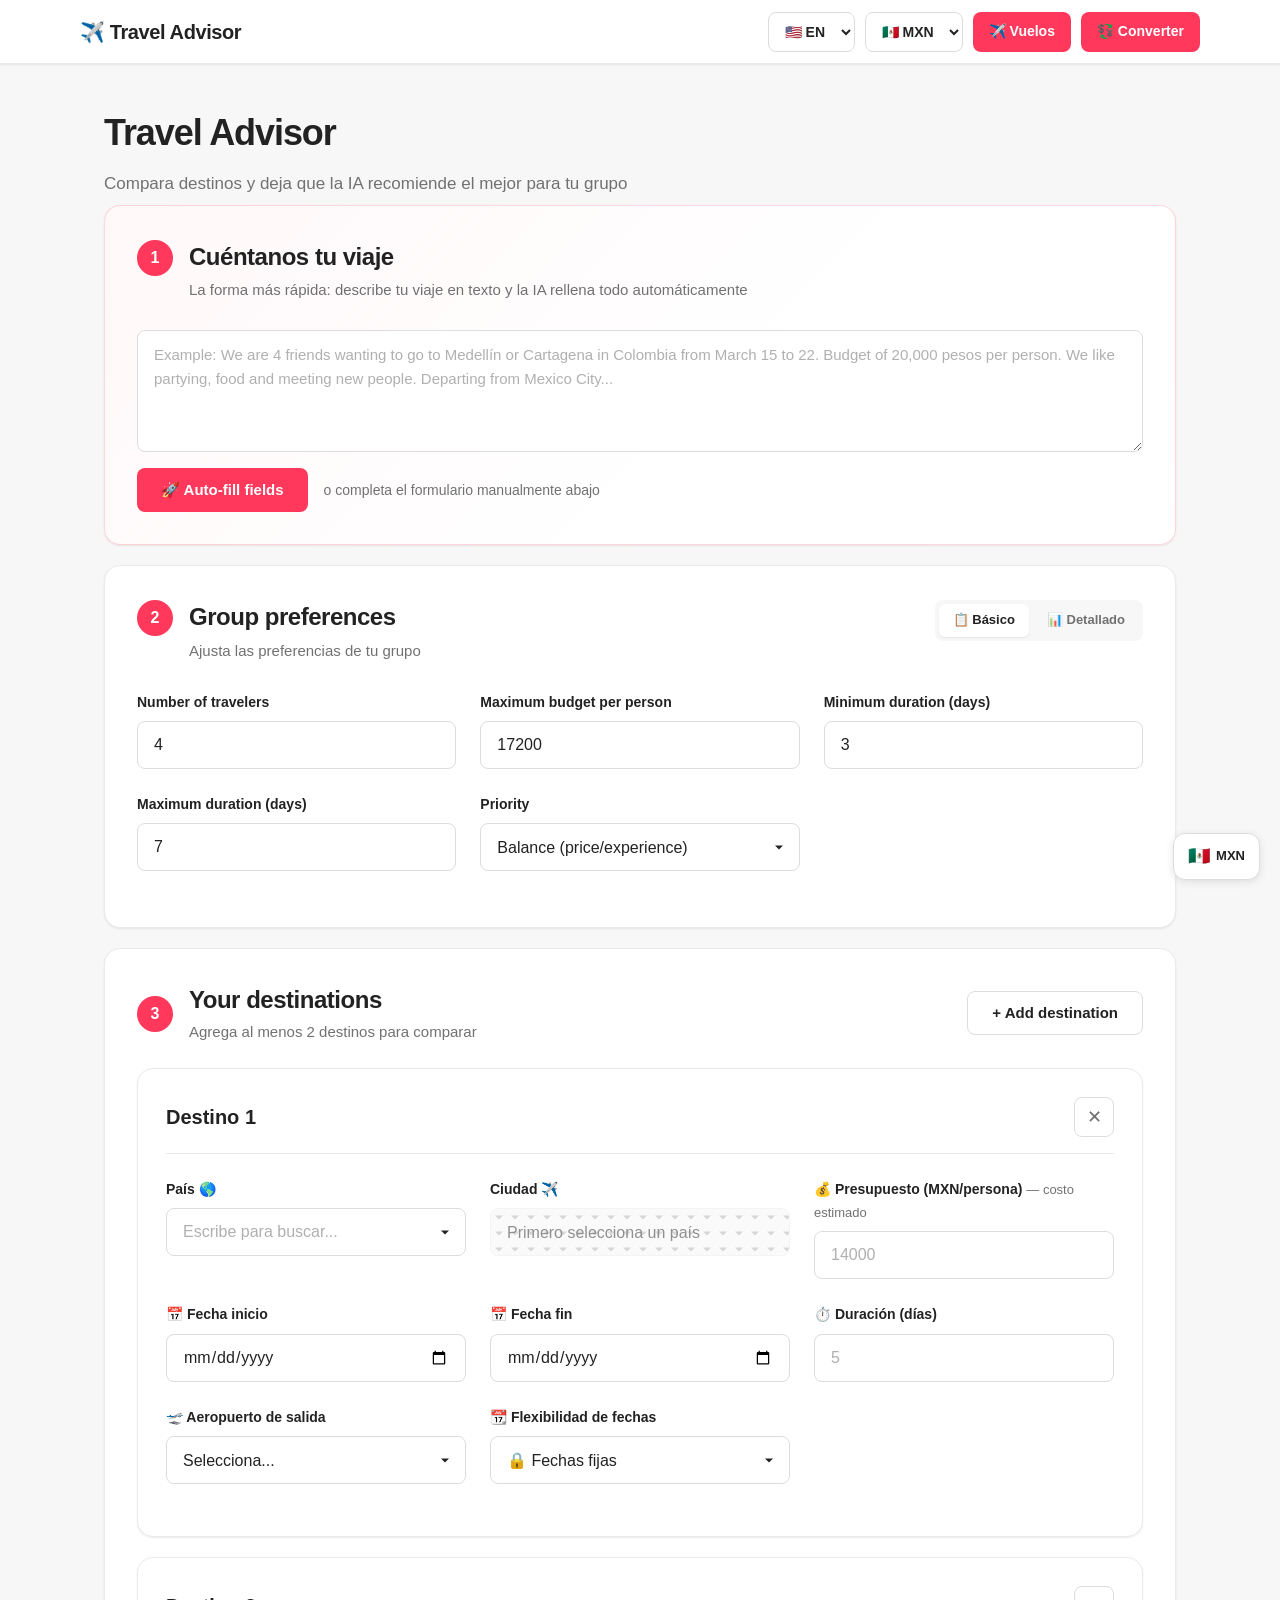
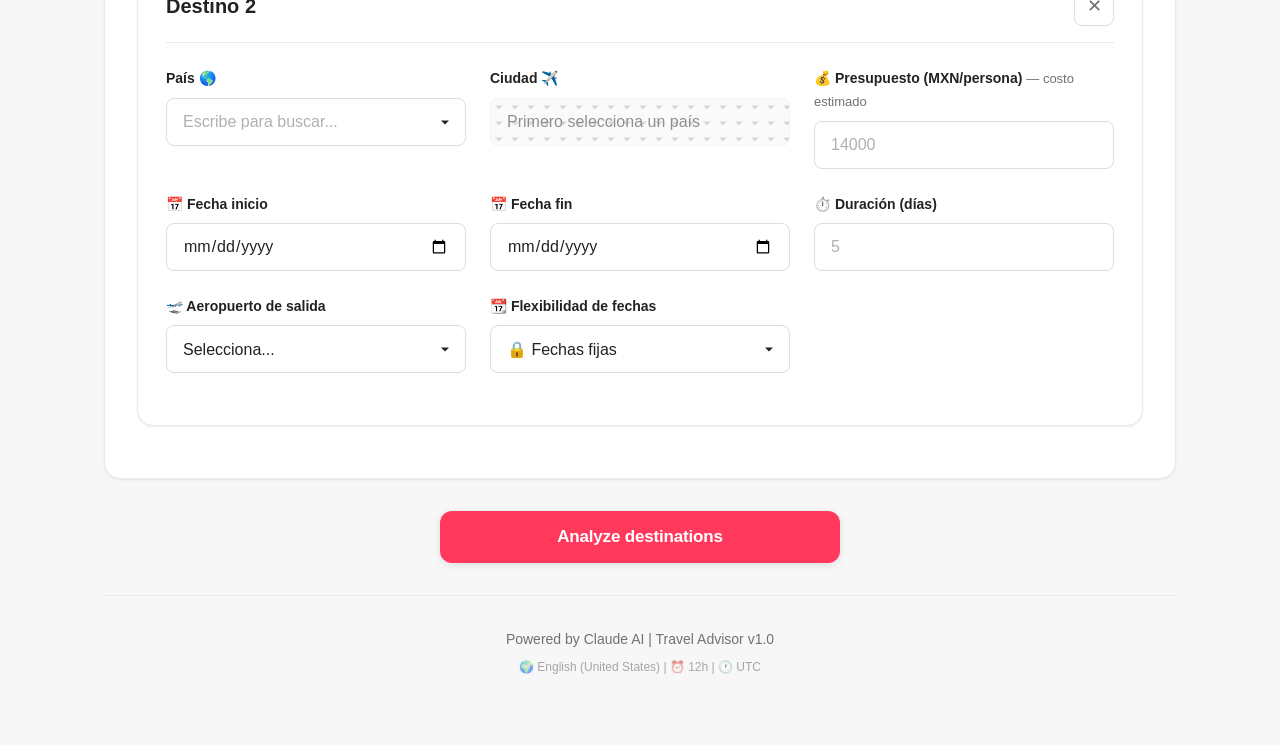
==== frontend/index.html @ 101d04e0 "fix: remove confusing UX elements and clarify form fields - Remove 'Propuesto por' field (unused in " ====
<!DOCTYPE html>
<html lang="es">
<head>
    <meta charset="UTF-8">
    <meta name="viewport" content="width=device-width, initial-scale=1.0, maximum-scale=1.0, user-scalable=no">
    <meta name="apple-mobile-web-app-capable" content="yes">
    <meta name="apple-mobile-web-app-status-bar-style" content="default">
    <meta name="theme-color" content="#FF385C">
    <title>Travel Advisor - Encuentra tu próximo destino</title>
    <link rel="stylesheet" href="css/styles.css">
</head>
<body>

    <!-- Header sticky — fuera del container para que sea full-width -->
    <header class="site-header">
        <div class="header-content">
            <div class="header-left">
                <a href="/" class="header-logo">✈️ Travel Advisor</a>
            </div>
            <div class="header-right">
                <select id="language-selector" class="language-select">
                    <option value="es">🇪🇸 ES</option>
                    <option value="en">🇺🇸 EN</option>
                    <option value="pt">🇧🇷 PT</option>
                </select>
                <select id="currency-selector" class="currency-select">
                    <option value="USD">🇺🇸 USD</option>
                    <option value="MXN" selected>🇲🇽 MXN</option>
                    <option value="COP">🇨🇴 COP</option>
                </select>
                <a href="flight-search.html" class="nav-link" data-i18n="header.flights">✈️ Vuelos</a>
                <a href="currency-converter.html" class="nav-link" data-i18n="header.converter">💱 Convertidor</a>
            </div>
        </div>
    </header>

    <div class="container">
        <!-- Hero -->
        <div class="hero">
            <h1>Encuentra tu próximo destino</h1>
            <p class="hero-subtitle">Compara destinos y deja que la IA recomiende el mejor para tu grupo</p>
        </div>

        <main>
            <!-- Paso 1: Cuéntanos tu viaje -->
            <section class="card step-card quick-fill-section">
                <div class="step-header">
                    <div class="step-badge">1</div>
                    <div class="step-info">
                        <h2 data-i18n="quickfill.title">Cuéntanos tu viaje</h2>
                        <p class="step-subtitle">La forma más rápida: describe tu viaje en texto y la IA rellena todo automáticamente</p>
                    </div>
                </div>

                <div class="quick-fill-container">
                    <textarea
                        id="quick-fill-text"
                        class="input quick-fill-textarea"
                        rows="4"
                        data-i18n-placeholder="quickfill.placeholder"
                        placeholder="Ejemplo: Somos 4 amigos que queremos ir a Medellín o Cartagena en Colombia del 15 al 22 de marzo. Presupuesto de 20,000 pesos por persona. Nos gusta la fiesta, comida y conocer gente nueva. Salimos desde Ciudad de México..."
                    ></textarea>

                    <div class="quick-fill-actions">
                        <button id="quick-fill-btn" class="btn btn-primary">
                            <span data-i18n="quickfill.button">🚀 Auto-rellenar campos</span>
                        </button>
                        <span class="or-divider">o completa el formulario manualmente abajo</span>
                    </div>

                    <div id="quick-fill-loading" class="loading hidden">
                        <div class="spinner-small"></div>
                        <p data-i18n="quickfill.loading">Analizando tu descripción...</p>
                    </div>
                </div>
            </section>

            <!-- Paso 2: Configura tu búsqueda -->
            <section class="card step-card preferences-section">
                <div class="step-header">
                    <div class="step-badge">2</div>
                    <div class="step-info">
                        <h2>Configura tu búsqueda</h2>
                        <p class="step-subtitle">Ajusta las preferencias de tu grupo</p>
                    </div>
                    <div class="mode-toggle">
                        <label class="mode-option">
                            <input type="radio" name="analysis-mode" value="practical" checked>
                            <span class="mode-pill">📋 Básico</span>
                        </label>
                        <label class="mode-option">
                            <input type="radio" name="analysis-mode" value="complete">
                            <span class="mode-pill">📊 Detallado</span>
                        </label>
                    </div>
                </div>

                <div class="form-grid">
                    <div class="form-group">
                        <label>Número de viajeros</label>
                        <input type="number" id="num-travelers" min="1" value="4" class="input">
                    </div>

                    <div class="form-group">
                        <label for="max-budget">Presupuesto máximo por persona (MXN) <span class="label-optional">— techo para el análisis</span></label>
                        <input type="number" id="max-budget" min="0" value="17200" class="input">
                    </div>

                    <div class="form-group">
                        <label>Duración mínima (días)</label>
                        <input type="number" id="min-days" min="1" value="3" class="input">
                    </div>

                    <div class="form-group">
                        <label>Duración máxima (días)</label>
                        <input type="number" id="max-days" min="1" value="7" class="input">
                    </div>

                    <div class="form-group">
                        <label>Prioridad</label>
                        <select id="priority" class="input">
                            <option value="price">Precio (lo más barato)</option>
                            <option value="balance" selected>Balance (precio/experiencia)</option>
                            <option value="experience">Experiencia (calidad)</option>
                        </select>
                    </div>
                </div>

                <div class="form-group complete-mode-only">
                    <label>Tipos de viaje preferidos</label>
                    <div class="checkbox-group">
                        <label class="checkbox-label"><input type="checkbox" value="playa" class="travel-type"> Playa</label>
                        <label class="checkbox-label"><input type="checkbox" value="ciudad" class="travel-type"> Ciudad</label>
                        <label class="checkbox-label"><input type="checkbox" value="naturaleza" class="travel-type"> Naturaleza</label>
                        <label class="checkbox-label"><input type="checkbox" value="cultural" class="travel-type"> Cultural</label>
                        <label class="checkbox-label"><input type="checkbox" value="aventura" class="travel-type"> Aventura</label>
                    </div>
                </div>

                <div class="form-group complete-mode-only">
                    <label>Actividades de interés</label>
                    <div class="checkbox-group">
                        <label class="checkbox-label"><input type="checkbox" value="comida" class="activity"> Comida</label>
                        <label class="checkbox-label"><input type="checkbox" value="fiesta" class="activity"> Fiesta</label>
                        <label class="checkbox-label"><input type="checkbox" value="historia" class="activity"> Historia</label>
                        <label class="checkbox-label"><input type="checkbox" value="deportes" class="activity"> Deportes extremos</label>
                        <label class="checkbox-label"><input type="checkbox" value="relajacion" class="activity"> Relajación</label>
                        <label class="checkbox-label"><input type="checkbox" value="compras" class="activity"> Compras</label>
                    </div>
                </div>

                <div class="form-group complete-mode-only">
                    <label>Actividades a evitar</label>
                    <div class="checkbox-group">
                        <label class="checkbox-label"><input type="checkbox" value="alturas" class="avoid-activity"> Alturas</label>
                        <label class="checkbox-label"><input type="checkbox" value="calor_extremo" class="avoid-activity"> Calor extremo</label>
                        <label class="checkbox-label"><input type="checkbox" value="frio_extremo" class="avoid-activity"> Frío extremo</label>
                        <label class="checkbox-label"><input type="checkbox" value="multitudes" class="avoid-activity"> Multitudes</label>
                    </div>
                </div>

                <h3 class="complete-mode-only section-divider-title">Estilo de viaje</h3>

                <div class="form-grid complete-mode-only">
                    <div class="form-group">
                        <label class="checkbox-label"><input type="checkbox" id="prefers-hostels" checked> 🛏️ Siempre nos quedamos en hostales</label>
                    </div>
                    <div class="form-group">
                        <label class="checkbox-label"><input type="checkbox" id="values-social" checked> 👥 Nos gusta conocer gente nueva</label>
                    </div>
                </div>

                <div class="form-group complete-mode-only">
                    <label class="checkbox-label"><input type="checkbox" id="city-safety-important" checked> 🛡️ La seguridad de la ciudad/barrio es muy importante</label>
                </div>

                <h3 class="complete-mode-only section-divider-title">Trabajo remoto</h3>

                <div class="form-grid complete-mode-only">
                    <div class="form-group">
                        <label class="checkbox-label"><input type="checkbox" id="needs-wifi" checked> 🔴 Requiere WiFi confiable</label>
                    </div>
                    <div class="form-group">
                        <label class="checkbox-label"><input type="checkbox" id="works-during-trip" checked> Trabajan durante el viaje</label>
                    </div>
                </div>

                <div class="form-grid complete-mode-only">
                    <div class="form-group">
                        <label>Nivel de inglés del grupo</label>
                        <select id="english-level" class="input">
                            <option value="none">Ninguno</option>
                            <option value="basic" selected>Básico</option>
                            <option value="intermediate">Intermedio</option>
                            <option value="fluent">Fluido</option>
                        </select>
                    </div>
                    <div class="form-group">
                        <label>Moneda preferida</label>
                        <select id="currency-preference" class="input">
                            <option value="">No aplica</option>
                            <option value="USD">USD (Dólar americano)</option>
                            <option value="EUR">EUR (Euro)</option>
                            <option value="MXN">MXN (Mantener en pesos)</option>
                            <option value="best_rate">La que tenga mejor tasa</option>
                        </select>
                    </div>
                </div>

                <h3 class="complete-mode-only section-divider-title">Documentos y salud</h3>

                <div class="form-grid complete-mode-only">
                    <div class="form-group">
                        <label class="checkbox-label"><input type="checkbox" id="has-passport"> ¿Todos tienen pasaporte vigente?</label>
                    </div>
                    <div class="form-group">
                        <label class="checkbox-label"><input type="checkbox" id="has-us-visa"> ¿Tienen visa americana?</label>
                    </div>
                </div>

                <div class="form-grid complete-mode-only">
                    <div class="form-group">
                        <label class="checkbox-label"><input type="checkbox" id="has-insurance"> ¿Ya tienen seguro de viaje?</label>
                    </div>
                    <div class="form-group">
                        <label class="checkbox-label"><input type="checkbox" id="has-vaccines"> ¿Tienen vacunas requeridas?</label>
                    </div>
                </div>
            </section>

            <!-- Paso 3: Destinos -->
            <section class="step-card destinations-section">
                <div class="step-header section-header">
                    <div class="step-badge">3</div>
                    <div class="step-info">
                        <h2>Tus destinos</h2>
                        <p class="step-subtitle">Agrega al menos 2 destinos para comparar</p>
                    </div>
                    <button id="add-destination" class="btn btn-outline">+ Agregar destino</button>
                </div>

                <div id="destinations-container"></div>
            </section>

            <!-- Botón de Análisis -->
            <section class="analyze-section">
                <button id="analyze-btn" class="btn btn-analyze">
                    🔍 Analizar y recomendar
                </button>
                <div id="loading" class="loading hidden">
                    <div class="spinner"></div>
                    <p>La IA está analizando los destinos...</p>
                </div>
            </section>

            <!-- Resultados -->
            <section id="results" class="card results-section hidden">
                <h2>Tu recomendación</h2>
                <div id="results-content"></div>
            </section>
        </main>

        <footer>
            <p>Travel Advisor · Powered by Groq AI</p>
            <p class="locale-info" id="locale-info"><small></small></p>
        </footer>
    </div>

    <!-- Currency Indicator Badge -->
    <div id="currency-badge" class="currency-indicator" title="Cargando tasas de cambio...">
        <span class="currency-emoji">🇲🇽</span>
        <span id="currency-badge-text">MXN</span>
    </div>

    <!-- Exchange Rates Info Toast -->
    <div id="rates-toast" class="rates-toast hidden">
        <div class="toast-content">
            <span class="toast-icon">✅</span>
            <div class="toast-text">
                <strong>Tasas actualizadas</strong>
                <small id="toast-time"></small>
            </div>
        </div>
    </div>

    <script src="js/i18n.js"></script>
    <script src="js/destinations-data.js"></script>
    <script src="js/app.js"></script>
</body>
</html>
---- frontend/css/styles.css ----
* {
    margin: 0;
    padding: 0;
    box-sizing: border-box;
    -webkit-tap-highlight-color: rgba(255, 56, 92, 0.1);
}

:root {
    --primary-color: #FF385C;
    --primary-dark: #E31C5F;
    --primary-light: #FF5A5F;
    --secondary-color: #00A699;
    --success-color: #00A699;
    --warning-color: #F5A623;
    --danger-color: #E31C5F;
    --info-color: #007AFF;
    --text-primary: #222222;
    --text-secondary: #717171;
    --text-light: #B0B0B0;
    --border-color: #DDDDDD;
    --border-light: #EBEBEB;
    --bg-page: #F7F7F7;
    --bg-secondary: #F7F7F7;
    --bg-white: #FFFFFF;
    --shadow-sm: 0 1px 2px rgba(0,0,0,0.08);
    --shadow-md: 0 2px 8px rgba(0,0,0,0.10);
    --shadow-lg: 0 6px 16px rgba(0,0,0,0.12);
    --radius-sm: 8px;
    --radius-md: 12px;
    --radius-lg: 16px;
    --header-height: 64px;
}

html {
    -webkit-text-size-adjust: 100%;
    -ms-text-size-adjust: 100%;
}

body {
    font-family: -apple-system, BlinkMacSystemFont, 'Segoe UI', Roboto, Helvetica, Arial, sans-serif;
    background: var(--bg-page);
    color: var(--text-primary);
    line-height: 1.6;
    -webkit-font-smoothing: antialiased;
    -moz-osx-font-smoothing: grayscale;
    overflow-x: hidden;
}

/* ─── Sticky Header ─────────────────────────────────── */

.site-header {
    position: sticky;
    top: 0;
    z-index: 100;
    background: var(--bg-white);
    border-bottom: 1px solid var(--border-light);
    box-shadow: var(--shadow-sm);
    height: var(--header-height);
    display: flex;
    align-items: center;
    padding: 0 24px;
}

.header-content {
    display: flex;
    justify-content: space-between;
    align-items: center;
    gap: 24px;
    max-width: 1120px;
    width: 100%;
    margin: 0 auto;
}

.header-left {
    flex: 1;
}

.header-logo {
    font-size: 1.25rem;
    font-weight: 700;
    color: var(--text-primary);
    text-decoration: none;
    letter-spacing: -0.02em;
    display: flex;
    align-items: center;
    gap: 6px;
}

.header-logo:hover {
    color: var(--primary-color);
}

.header-right {
    display: flex;
    align-items: center;
    gap: 10px;
}

.nav-link {
    padding: 8px 16px;
    background: var(--primary-color);
    color: white;
    text-decoration: none;
    border-radius: var(--radius-sm);
    font-size: 0.875rem;
    font-weight: 600;
    transition: background 0.15s ease;
    white-space: nowrap;
    min-height: 40px;
    display: flex;
    align-items: center;
    gap: 4px;
}

.nav-link:hover {
    background: var(--primary-dark);
}

.back-link {
    padding: 8px 16px;
    background: white;
    color: var(--text-primary);
    text-decoration: none;
    border: 1.5px solid var(--border-color);
    border-radius: var(--radius-sm);
    font-size: 0.875rem;
    font-weight: 600;
    transition: all 0.15s ease;
    display: flex;
    align-items: center;
    gap: 6px;
    min-height: 40px;
    white-space: nowrap;
}

.back-link:hover {
    border-color: var(--text-primary);
    background: var(--bg-secondary);
}

/* Language & Currency Selectors */
.language-select,
.currency-select {
    padding: 8px 12px;
    border: 1px solid var(--border-color);
    border-radius: var(--radius-sm);
    font-size: 0.875rem;
    font-weight: 600;
    color: var(--text-primary);
    background: white;
    cursor: pointer;
    transition: border-color 0.15s ease;
    min-height: 40px;
}

.language-select:hover,
.currency-select:hover {
    border-color: var(--text-primary);
}

.language-select:focus,
.currency-select:focus {
    outline: none;
    border-color: var(--primary-color);
    box-shadow: 0 0 0 2px rgba(255, 56, 92, 0.1);
}

/* ─── Container ──────────────────────────────────────── */

.container {
    max-width: 1120px;
    margin: 0 auto;
    padding: 0 24px 48px;
    width: 100%;
}

/* ─── Hero ───────────────────────────────────────────── */

.hero {
    padding: 40px 0 8px;
}

.hero h1 {
    font-size: 2.25rem;
    font-weight: 700;
    color: var(--text-primary);
    letter-spacing: -0.03em;
    margin-bottom: 8px;
}

.hero-subtitle {
    font-size: 1.0625rem;
    color: var(--text-secondary);
}

/* ─── Cards ──────────────────────────────────────────── */

.card {
    background: var(--bg-white);
    border: 1px solid var(--border-light);
    border-radius: var(--radius-lg);
    padding: 32px;
    margin-bottom: 20px;
    box-shadow: var(--shadow-sm);
}

/* ─── Step System ────────────────────────────────────── */

.step-card {
    margin-bottom: 20px;
}

.step-header {
    display: flex;
    align-items: flex-start;
    gap: 16px;
    margin-bottom: 28px;
}

.step-badge {
    width: 36px;
    height: 36px;
    min-width: 36px;
    background: var(--primary-color);
    color: white;
    border-radius: 50%;
    display: flex;
    align-items: center;
    justify-content: center;
    font-size: 1rem;
    font-weight: 700;
    margin-top: 2px;
    flex-shrink: 0;
}

.step-info {
    flex: 1;
}

.step-info h2 {
    margin-bottom: 2px;
}

.step-subtitle {
    color: var(--text-secondary);
    font-size: 0.9375rem;
    margin: 0;
    font-weight: 400;
}

.label-optional {
    font-weight: 400;
    color: var(--text-secondary);
    font-size: 0.8125rem;
}

.section-divider-title {
    margin-top: 28px;
    margin-bottom: 16px;
    padding-top: 24px;
    border-top: 1px solid var(--border-light);
    font-size: 0.8125rem;
    text-transform: uppercase;
    letter-spacing: 0.06em;
    font-weight: 600;
    color: var(--text-secondary);
}

/* ─── Typography ─────────────────────────────────────── */

h2 {
    font-size: 1.5rem;
    font-weight: 600;
    color: var(--text-primary);
    letter-spacing: -0.02em;
}

h3 {
    font-size: 1.125rem;
    font-weight: 600;
    color: var(--text-primary);
}

/* ─── Mode Toggle ────────────────────────────────────── */

.mode-toggle {
    display: flex;
    gap: 4px;
    background: var(--bg-secondary);
    padding: 4px;
    border-radius: var(--radius-sm);
    flex-shrink: 0;
    align-self: flex-start;
    margin-top: 2px;
}

.mode-option {
    cursor: pointer;
}

.mode-option input[type="radio"] {
    display: none;
}

.mode-pill {
    display: block;
    padding: 6px 14px;
    border-radius: calc(var(--radius-sm) - 2px);
    font-size: 0.8125rem;
    font-weight: 600;
    color: var(--text-secondary);
    transition: all 0.15s ease;
    white-space: nowrap;
    cursor: pointer;
    user-select: none;
}

.mode-option input[type="radio"]:checked + .mode-pill {
    background: white;
    color: var(--text-primary);
    box-shadow: var(--shadow-sm);
}

/* Complete mode visibility */
.complete-mode-only {
    display: block;
}

body.practical-mode .complete-mode-only {
    display: none !important;
}

/* ─── Form Elements ──────────────────────────────────── */

.form-grid {
    display: grid;
    grid-template-columns: repeat(auto-fit, minmax(280px, 1fr));
    gap: 24px;
    margin-bottom: 24px;
}

.form-group {
    display: flex;
    flex-direction: column;
    gap: 8px;
}

label {
    font-weight: 600;
    font-size: 0.875rem;
    color: var(--text-primary);
}

.input {
    padding: 12px 16px;
    border: 1px solid var(--border-color);
    border-radius: var(--radius-sm);
    font-size: 1rem;
    font-family: inherit;
    transition: border-color 0.15s ease, box-shadow 0.15s ease;
    background: white;
    color: var(--text-primary);
    min-height: 48px;
    -webkit-appearance: none;
    appearance: none;
}

.input:hover {
    border-color: var(--text-primary);
}

.input:focus {
    outline: none;
    border-color: var(--primary-color);
    box-shadow: 0 0 0 3px rgba(255, 56, 92, 0.12);
}

.input:disabled {
    background: var(--bg-secondary);
    cursor: not-allowed;
    opacity: 0.5;
    border-color: var(--border-light);
}

.input::placeholder {
    color: var(--text-light);
}

@supports (-webkit-touch-callout: none) {
    .input { font-size: 16px; }
}

select.input {
    cursor: pointer;
    background-image: url("data:image/svg+xml,%3Csvg xmlns='http://www.w3.org/2000/svg' width='16' height='16' viewBox='0 0 16 16'%3E%3Cpath fill='%23222222' d='M8 10.5l-4-4h8z'/%3E%3C/svg%3E");
    background-repeat: no-repeat;
    background-position: right 12px center;
    padding-right: 40px;
}

select.input:disabled {
    background-image: url("data:image/svg+xml,%3Csvg xmlns='http://www.w3.org/2000/svg' width='16' height='16' viewBox='0 0 16 16'%3E%3Cpath fill='%23B0B0B0' d='M8 10.5l-4-4h8z'/%3E%3C/svg%3E");
}

input[list].input {
    background-image: url("data:image/svg+xml,%3Csvg xmlns='http://www.w3.org/2000/svg' width='16' height='16' viewBox='0 0 16 16'%3E%3Cpath fill='%23222222' d='M8 10.5l-4-4h8z'/%3E%3C/svg%3E");
    background-repeat: no-repeat;
    background-position: right 12px center;
    padding-right: 40px;
}

textarea.input {
    resize: vertical;
    min-height: 80px;
    font-family: inherit;
}

/* ─── Checkboxes ─────────────────────────────────────── */

.checkbox-group {
    display: flex;
    flex-wrap: wrap;
    gap: 10px;
    margin-top: 4px;
}

.checkbox-label {
    display: flex;
    align-items: center;
    gap: 8px;
    cursor: pointer;
    font-weight: 400;
    font-size: 0.9375rem;
    color: var(--text-primary);
    padding: 8px 12px;
    border: 1px solid var(--border-color);
    border-radius: var(--radius-sm);
    transition: all 0.15s ease;
    background: white;
}

.checkbox-label:hover {
    border-color: var(--text-primary);
    background: var(--bg-secondary);
}

.checkbox-label input[type="checkbox"] {
    width: 18px;
    height: 18px;
    cursor: pointer;
    accent-color: var(--primary-color);
    flex-shrink: 0;
}

/* ─── Buttons ────────────────────────────────────────── */

.btn {
    padding: 12px 24px;
    border: none;
    border-radius: var(--radius-sm);
    font-size: 0.9375rem;
    font-weight: 600;
    cursor: pointer;
    transition: all 0.15s ease;
    font-family: inherit;
    min-height: 44px;
    display: inline-flex;
    align-items: center;
    justify-content: center;
    gap: 6px;
}

.btn-primary {
    background: var(--primary-color);
    color: white;
}

.btn-primary:hover {
    background: var(--primary-dark);
    transform: translateY(-1px);
    box-shadow: var(--shadow-md);
}

.btn-primary:active {
    transform: translateY(0);
    box-shadow: none;
}

.btn-outline {
    background: white;
    border: 1.5px solid var(--border-color);
    color: var(--text-primary);
}

.btn-outline:hover {
    border-color: var(--text-primary);
    background: var(--bg-secondary);
}

.btn-analyze {
    background: var(--primary-color);
    color: white;
    font-size: 1.0625rem;
    padding: 16px 40px;
    width: 100%;
    max-width: 400px;
    border-radius: var(--radius-md);
    box-shadow: var(--shadow-md);
    font-weight: 700;
    letter-spacing: -0.01em;
}

.btn-analyze:hover {
    background: var(--primary-dark);
    box-shadow: var(--shadow-lg);
    transform: translateY(-2px);
}

.btn-analyze:active {
    transform: translateY(0);
}

/* ─── Quick Fill ─────────────────────────────────────── */

.quick-fill-section {
    background: linear-gradient(135deg, #FFF8F9 0%, #FFFFFF 60%);
    border-color: rgba(255, 56, 92, 0.2);
}

.quick-fill-container {
    display: flex;
    flex-direction: column;
    gap: 16px;
}

.quick-fill-textarea {
    min-height: 110px;
    resize: vertical;
    font-size: 0.9375rem;
    line-height: 1.6;
    background: white;
}

.quick-fill-textarea:focus {
    border-color: var(--primary-color);
    box-shadow: 0 0 0 3px rgba(255, 56, 92, 0.1);
}

.quick-fill-actions {
    display: flex;
    align-items: center;
    gap: 16px;
    flex-wrap: wrap;
}

.or-divider {
    color: var(--text-secondary);
    font-size: 0.875rem;
}

#quick-fill-loading {
    display: flex;
    align-items: center;
    gap: 12px;
    padding: 12px 16px;
    background: #FFF8F9;
    border-radius: var(--radius-sm);
    border: 1px solid rgba(255, 56, 92, 0.15);
}

#quick-fill-loading p {
    color: var(--primary-color);
    font-weight: 600;
    margin: 0;
    font-size: 0.9375rem;
}

/* ─── Destination Cards ──────────────────────────────── */

.destinations-section {
    background: var(--bg-white);
    border: 1px solid var(--border-light);
    border-radius: var(--radius-lg);
    padding: 32px;
    margin-bottom: 20px;
    box-shadow: var(--shadow-sm);
}

.section-header {
    display: flex;
    align-items: center;
    gap: 16px;
    margin-bottom: 24px;
}

.section-header h2 {
    margin-bottom: 0;
}

.destination-card {
    background: white;
    border: 1px solid var(--border-light);
    border-radius: var(--radius-lg);
    padding: 28px;
    margin-bottom: 20px;
    box-shadow: var(--shadow-sm);
    transition: box-shadow 0.2s ease;
}

.destination-card:hover {
    box-shadow: var(--shadow-md);
}

.destination-header {
    display: flex;
    justify-content: space-between;
    align-items: center;
    margin-bottom: 24px;
    padding-bottom: 16px;
    border-bottom: 1px solid var(--border-light);
}

.destination-header h3 {
    color: var(--text-primary);
    font-size: 1.25rem;
}

.remove-destination {
    background: white;
    border: 1px solid var(--border-color);
    color: var(--text-secondary);
    font-size: 1.125rem;
    cursor: pointer;
    padding: 6px 10px;
    border-radius: var(--radius-sm);
    transition: all 0.15s ease;
    min-width: 40px;
    min-height: 40px;
    display: flex;
    align-items: center;
    justify-content: center;
}

.remove-destination:hover {
    background: #FFF0F0;
    border-color: var(--danger-color);
    color: var(--danger-color);
}

/* ─── Analyze Section ────────────────────────────────── */

.analyze-section {
    text-align: center;
    margin: 32px 0;
}

.loading {
    margin-top: 24px;
    display: flex;
    flex-direction: column;
    align-items: center;
    gap: 12px;
}

.loading p {
    color: var(--text-secondary);
    font-size: 0.9375rem;
}

.spinner {
    border: 3px solid var(--border-light);
    border-top: 3px solid var(--primary-color);
    border-radius: 50%;
    width: 44px;
    height: 44px;
    animation: spin 0.8s linear infinite;
}

.spinner-small {
    width: 20px;
    height: 20px;
    border: 2.5px solid var(--border-light);
    border-top-color: var(--primary-color);
    border-radius: 50%;
    animation: spin 0.8s linear infinite;
    flex-shrink: 0;
}

@keyframes spin {
    0% { transform: rotate(0deg); }
    100% { transform: rotate(360deg); }
}

@keyframes slideIn {
    from { transform: translateX(400px); opacity: 0; }
    to { transform: translateX(0); opacity: 1; }
}

@keyframes slideOut {
    from { transform: translateX(0); opacity: 1; }
    to { transform: translateX(400px); opacity: 0; }
}

.hidden {
    display: none !important;
}

/* ─── Results ────────────────────────────────────────── */

.results-section {
    background: white;
}

.recommendation-box {
    background: linear-gradient(135deg, #FFF8F9, #FFF);
    padding: 28px;
    border-radius: var(--radius-md);
    margin-bottom: 24px;
    border: 2px solid var(--primary-color);
}

.recommendation-title {
    font-size: 1.875rem;
    color: var(--primary-color);
    margin-bottom: 8px;
    font-weight: 700;
    letter-spacing: -0.02em;
}

.score-container {
    display: grid;
    grid-template-columns: repeat(auto-fit, minmax(220px, 1fr));
    gap: 16px;
    margin: 24px 0;
}

.score-card {
    background: white;
    padding: 20px;
    border-radius: var(--radius-md);
    border: 1px solid var(--border-light);
    box-shadow: var(--shadow-sm);
}

.score {
    font-size: 2.25rem;
    font-weight: 700;
    color: var(--primary-color);
}

.reason-list {
    list-style: none;
    padding: 0;
}

.reason-list li {
    padding: 14px 16px;
    margin: 10px 0;
    background: white;
    border-radius: var(--radius-md);
    border-left: 4px solid var(--primary-color);
    box-shadow: var(--shadow-sm);
    font-size: 0.9375rem;
}

.tips-grid {
    display: grid;
    grid-template-columns: repeat(auto-fit, minmax(260px, 1fr));
    gap: 16px;
    margin-top: 24px;
}

.tip-card {
    background: white;
    padding: 20px;
    border-radius: var(--radius-md);
    border: 1px solid var(--border-light);
    box-shadow: var(--shadow-sm);
}

.tip-card h4 {
    color: var(--text-primary);
    margin-bottom: 10px;
    font-size: 0.9375rem;
    font-weight: 600;
}

.tip-card ul {
    padding-left: 18px;
    font-size: 0.9rem;
    color: var(--text-secondary);
}

/* ─── Currency Badge & Toast ─────────────────────────── */

.currency-indicator {
    position: fixed;
    bottom: 20px;
    right: 20px;
    background: white;
    border: 1.5px solid var(--border-color);
    border-radius: var(--radius-md);
    padding: 8px 14px;
    font-size: 0.8125rem;
    font-weight: 600;
    color: var(--text-primary);
    box-shadow: var(--shadow-md);
    z-index: 1000;
    display: flex;
    align-items: center;
    gap: 6px;
    transition: all 0.2s ease;
    cursor: help;
}

.currency-indicator:hover {
    border-color: var(--primary-color);
    box-shadow: var(--shadow-lg);
}

.currency-indicator .currency-emoji {
    font-size: 1.125rem;
}

.rates-toast {
    position: fixed;
    top: calc(var(--header-height) + 12px);
    right: 20px;
    background: white;
    border: 1px solid var(--border-light);
    border-left: 4px solid var(--success-color);
    border-radius: var(--radius-md);
    padding: 14px 18px;
    box-shadow: var(--shadow-lg);
    z-index: 2000;
    transition: all 0.3s ease;
    transform: translateX(0);
}

.rates-toast.hidden {
    transform: translateX(420px);
    opacity: 0;
    pointer-events: none;
}

.toast-content {
    display: flex;
    align-items: center;
    gap: 10px;
}

.toast-icon {
    font-size: 1.375rem;
}

.toast-text {
    display: flex;
    flex-direction: column;
    gap: 2px;
}

.toast-text strong {
    font-size: 0.875rem;
    color: var(--text-primary);
}

.toast-text small {
    font-size: 0.75rem;
    color: var(--text-secondary);
}

/* ─── Footer ─────────────────────────────────────────── */

footer {
    text-align: center;
    padding: 32px 0 16px;
    color: var(--text-secondary);
    font-size: 0.875rem;
    border-top: 1px solid var(--border-light);
    margin-top: 32px;
}

footer p {
    margin-bottom: 4px;
}

.locale-info {
    opacity: 0.6;
}

.locale-info small {
    font-size: 0.75rem;
}

/* ─── Mobile ─────────────────────────────────────────── */

@media (max-width: 768px) {
    html { scroll-behavior: smooth; }

    :root { --header-height: 56px; }

    .site-header {
        height: var(--header-height);
        padding: 0 16px;
    }

    .header-logo {
        font-size: 1.125rem;
    }

    .header-right {
        gap: 8px;
    }

    .language-select,
    .currency-select {
        font-size: 0.8125rem;
        padding: 6px 10px;
        min-height: 36px;
    }

    .nav-link {
        font-size: 0.8125rem;
        padding: 6px 12px;
        min-height: 36px;
    }

    .container {
        padding: 0 16px 48px;
    }

    .hero {
        padding: 24px 0 4px;
    }

    .hero h1 {
        font-size: 1.625rem;
        line-height: 1.2;
    }

    .hero-subtitle {
        font-size: 0.9375rem;
    }

    .card {
        padding: 20px 16px;
        border-radius: var(--radius-md);
        margin-bottom: 16px;
    }

    .step-card {
        margin-bottom: 16px;
    }

    .step-header {
        flex-wrap: wrap;
        gap: 12px;
        margin-bottom: 20px;
    }

    .step-badge {
        width: 32px;
        height: 32px;
        min-width: 32px;
        font-size: 0.875rem;
    }

    .mode-toggle {
        width: 100%;
        justify-content: center;
        margin-left: 44px;
    }

    h2 {
        font-size: 1.25rem;
    }

    h3 {
        font-size: 1rem;
    }

    .form-grid {
        grid-template-columns: 1fr;
        gap: 16px;
        margin-bottom: 16px;
    }

    .form-group {
        gap: 6px;
    }

    label {
        font-size: 0.875rem;
    }

    .input {
        padding: 12px 14px;
        font-size: 16px;
        min-height: 48px;
    }

    select.input {
        padding-right: 36px;
    }

    textarea.input {
        min-height: 100px;
    }

    .checkbox-group {
        gap: 8px;
    }

    .checkbox-label {
        padding: 10px 12px;
        font-size: 0.875rem;
    }

    .checkbox-label input[type="checkbox"] {
        width: 20px;
        height: 20px;
    }

    .btn {
        min-height: 48px;
        font-size: 0.9375rem;
    }

    .btn-primary {
        width: 100%;
        justify-content: center;
    }

    .btn-outline {
        width: auto;
    }

    .btn-analyze {
        font-size: 1rem;
        padding: 16px 24px;
        max-width: 100%;
    }

    .quick-fill-actions {
        flex-direction: column;
        align-items: flex-start;
        gap: 8px;
    }

    .or-divider {
        font-size: 0.8125rem;
    }

    .destinations-section {
        padding: 20px 16px;
        border-radius: var(--radius-md);
    }

    .section-header {
        flex-wrap: wrap;
        gap: 12px;
    }

    .section-header .btn-outline {
        width: 100%;
        margin-left: 48px;
    }

    .destination-card {
        padding: 20px 16px;
        margin-bottom: 16px;
    }

    .destination-header {
        margin-bottom: 16px;
        padding-bottom: 12px;
    }

    .analyze-section {
        position: sticky;
        bottom: 0;
        background: white;
        padding: 14px 16px;
        margin: 0 -16px;
        box-shadow: 0 -2px 12px rgba(0,0,0,0.08);
        z-index: 10;
    }

    .analyze-section .btn-analyze {
        max-width: 100%;
    }

    .score-container {
        grid-template-columns: 1fr;
    }

    .tips-grid {
        grid-template-columns: 1fr;
    }

    .recommendation-title {
        font-size: 1.5rem;
    }

    .currency-indicator {
        bottom: 72px;
        right: 12px;
        padding: 7px 12px;
        font-size: 0.75rem;
    }

    .rates-toast {
        top: calc(var(--header-height) + 8px);
        right: 8px;
        left: 8px;
        padding: 12px 14px;
    }

    footer {
        padding: 24px 0 12px;
        font-size: 0.8125rem;
    }

    .btn:active,
    .checkbox-label:active {
        opacity: 0.7;
    }
}

@media (max-width: 374px) {
    .hero h1 { font-size: 1.375rem; }
    .card { padding: 16px 12px; }
    .destinations-section { padding: 16px 12px; }
}

@media (min-width: 769px) and (max-width: 1024px) {
    .container { padding: 0 20px 48px; }
    .form-grid { grid-template-columns: repeat(2, 1fr); gap: 20px; }
    .score-container { grid-template-columns: repeat(2, 1fr); }
    .tips-grid { grid-template-columns: repeat(2, 1fr); }
}

@media (max-height: 500px) and (orientation: landscape) {
    .hero { padding: 16px 0 4px; }
    .hero h1 { font-size: 1.375rem; }
    .card { padding: 16px; }
}
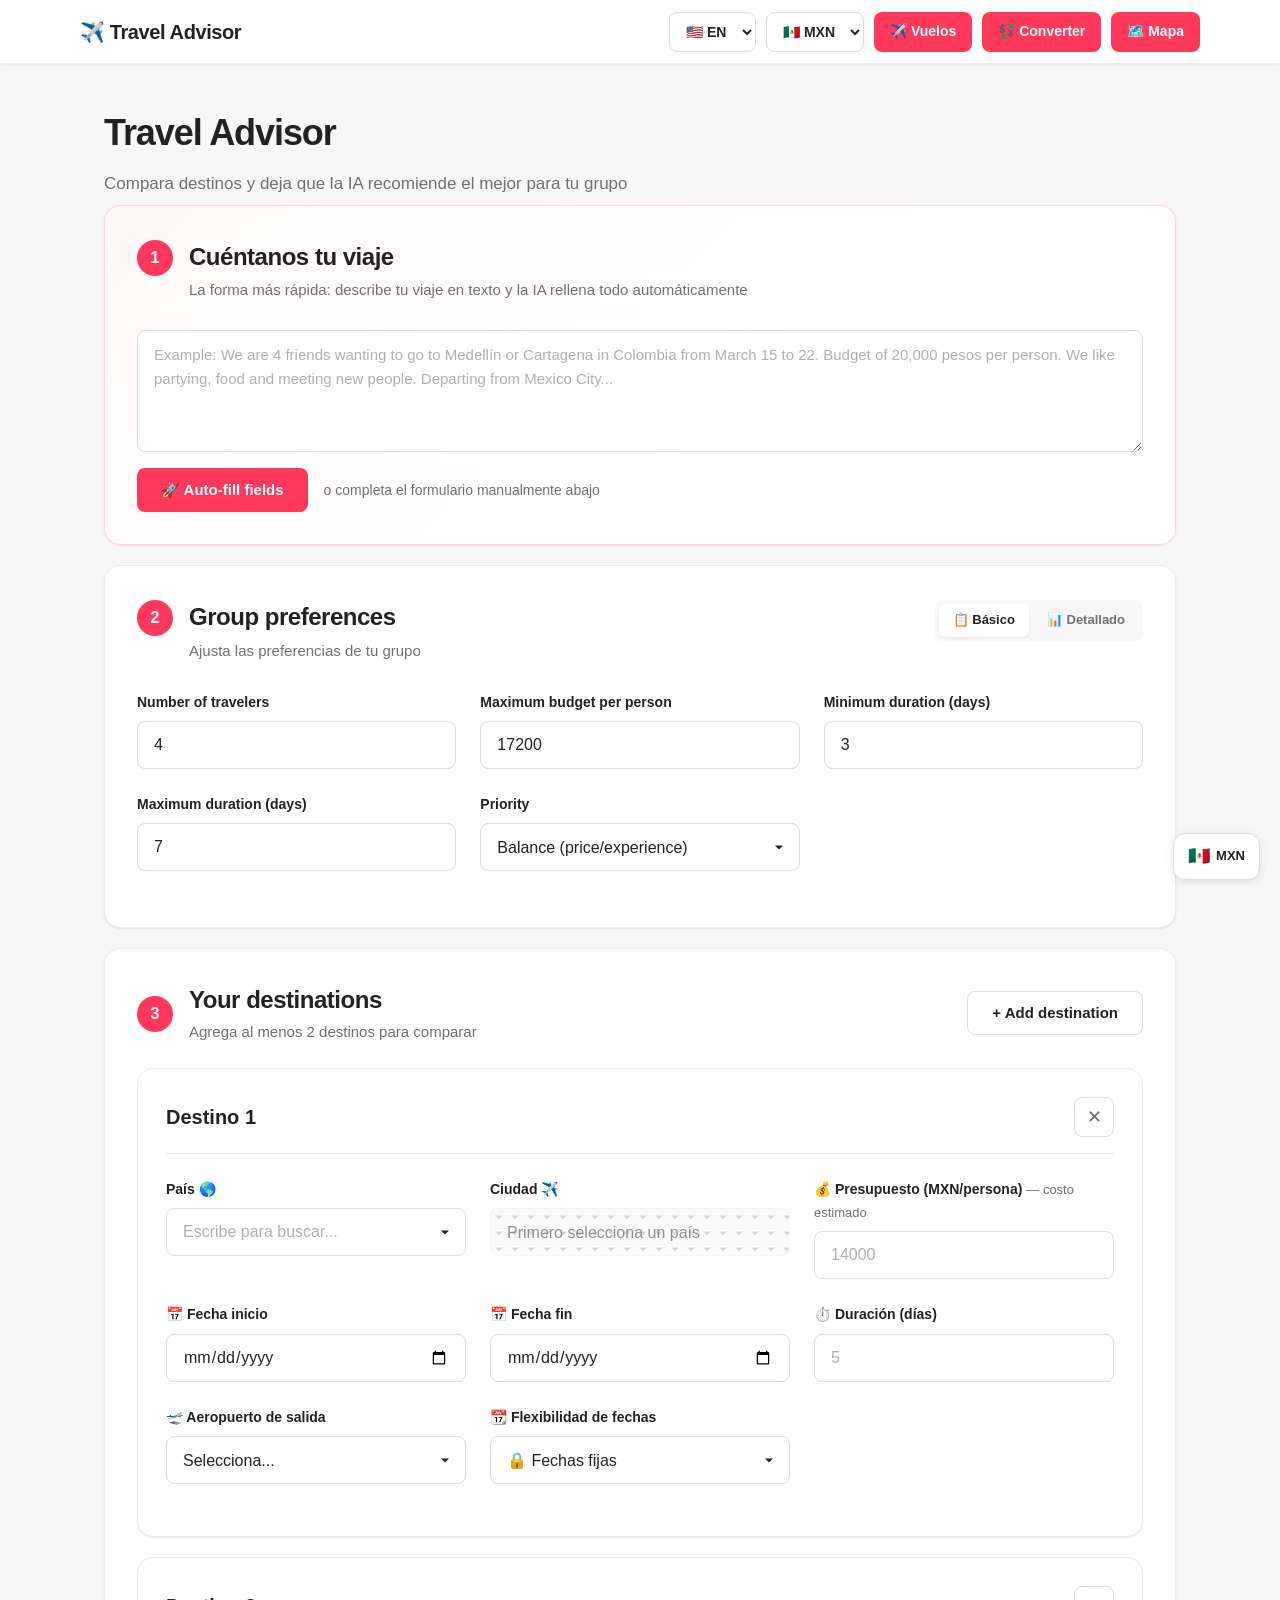
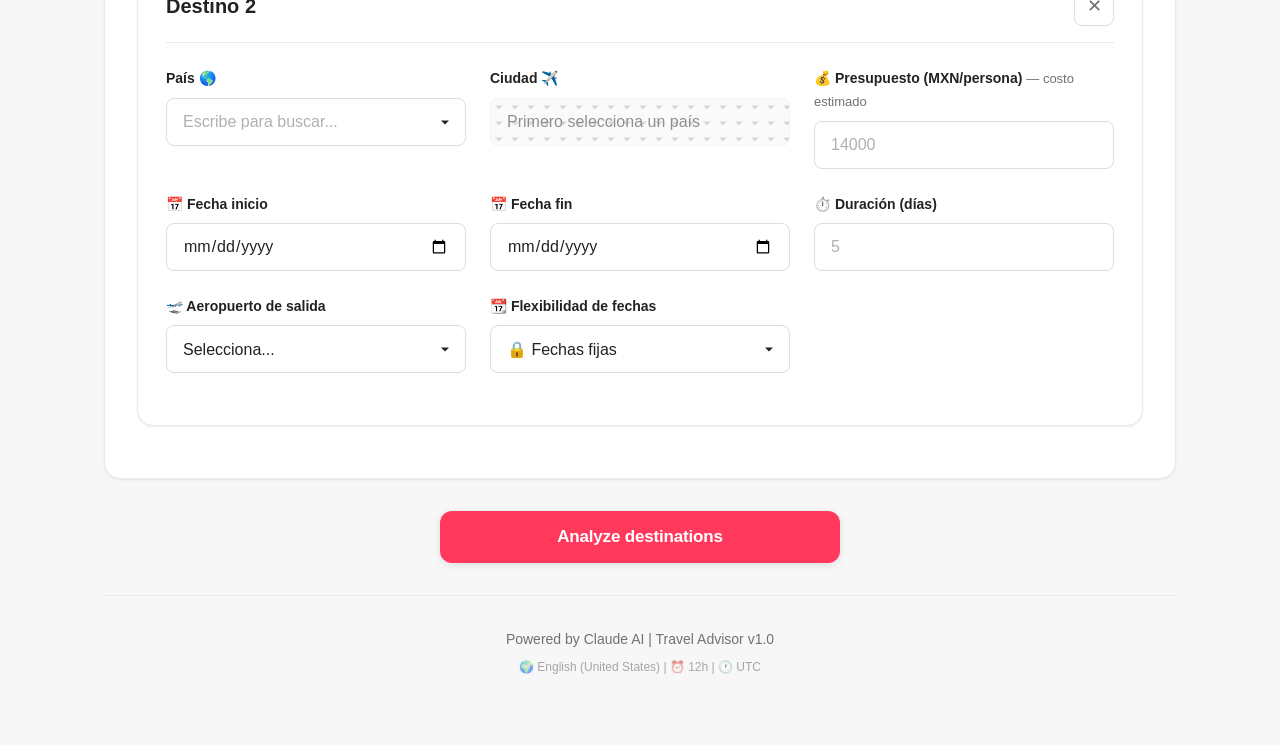
==== commit eeae22ea: "feat: integrate map page into shared header across all pages - map.html updated to use sticky site-h" ====
--- a/frontend/index.html
+++ b/frontend/index.html
@@ -30,6 +30,7 @@
                 </select>
                 <a href="flight-search.html" class="nav-link" data-i18n="header.flights">✈️ Vuelos</a>
                 <a href="currency-converter.html" class="nav-link" data-i18n="header.converter">💱 Convertidor</a>
+                <a href="map.html" class="nav-link">🗺️ Mapa</a>
             </div>
         </div>
     </header>
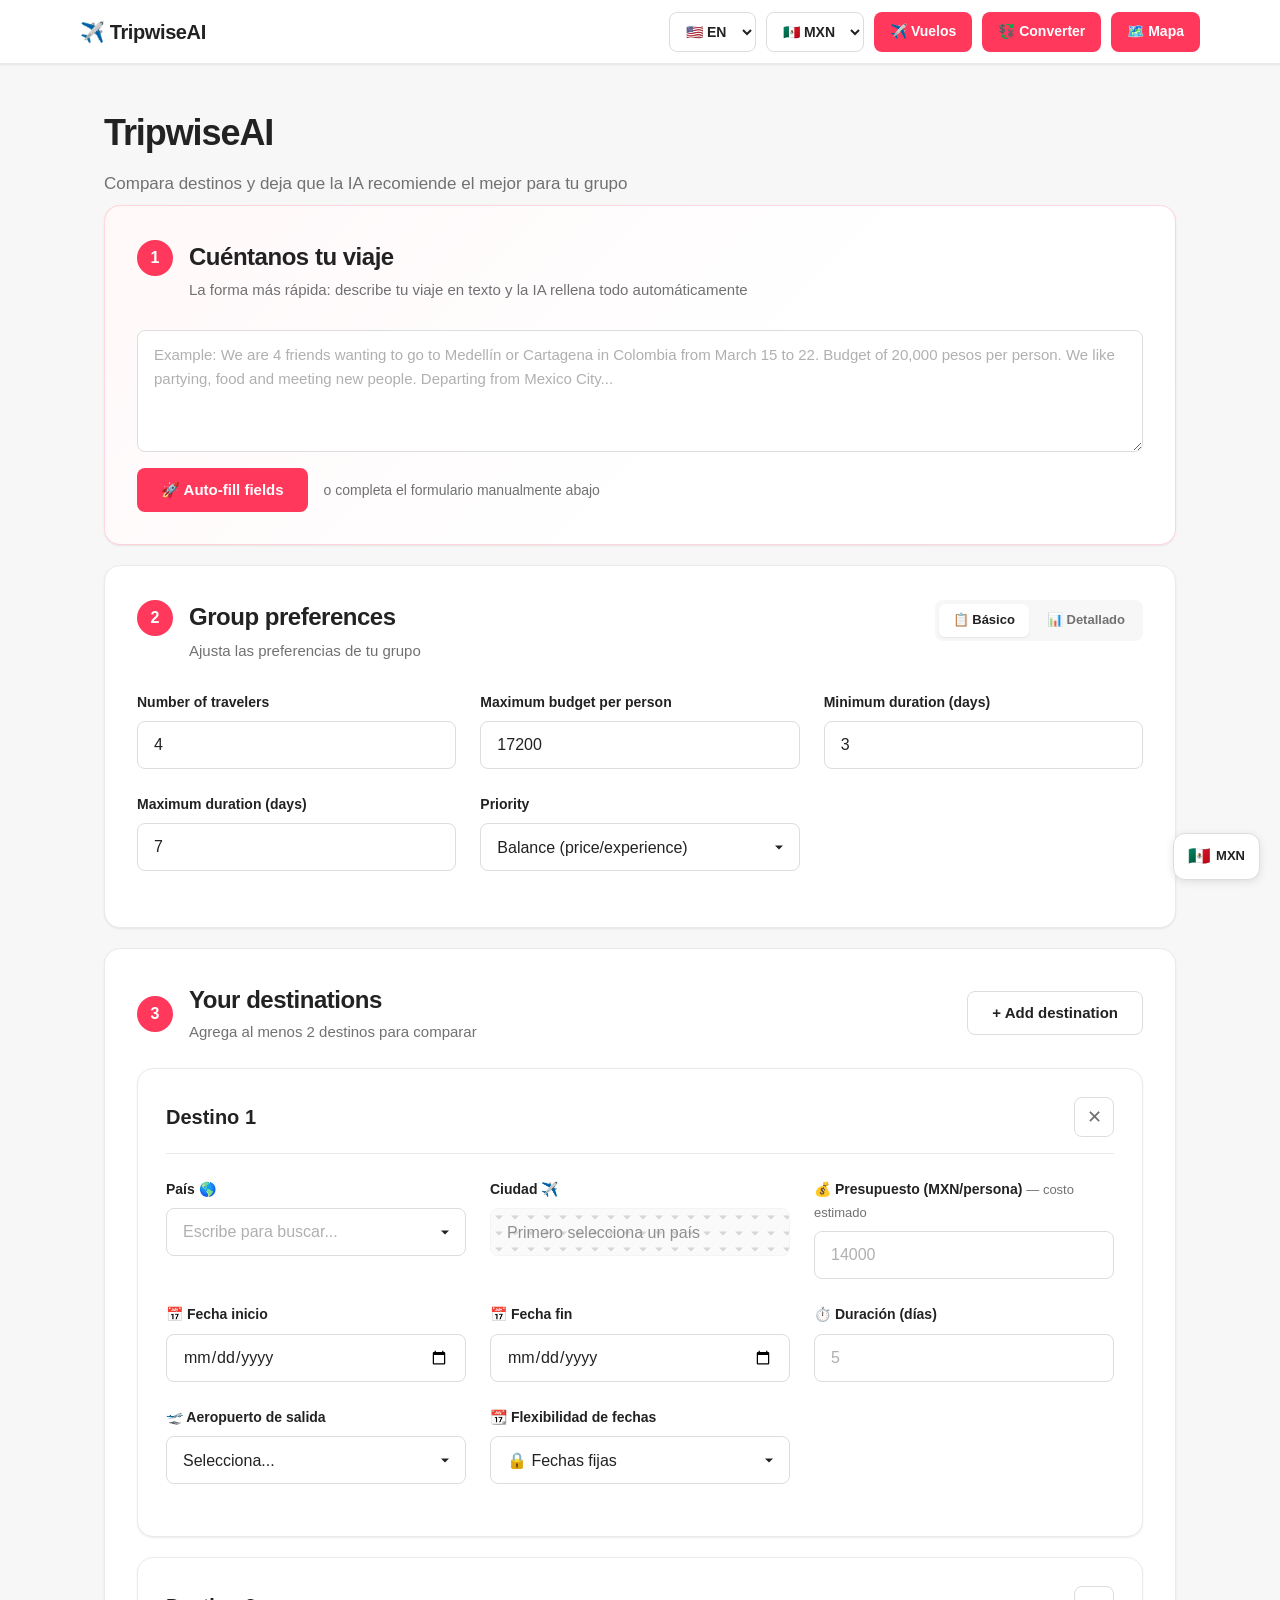
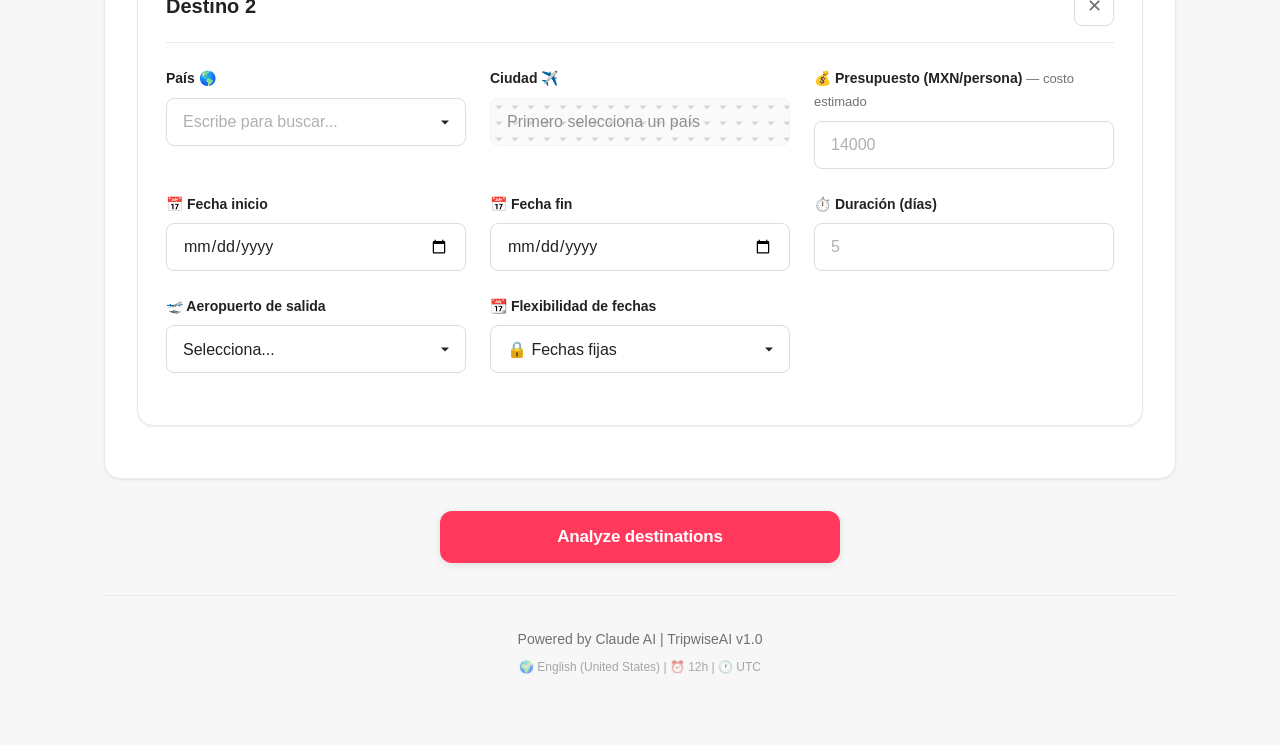
==== commit 741f832f: "Rebrand: Travel Advisor → TripwiseAI Update all page titles, headers, footers, and i18n strings.  Co" ====
--- a/frontend/index.html
+++ b/frontend/index.html
@@ -6,7 +6,7 @@
     <meta name="apple-mobile-web-app-capable" content="yes">
     <meta name="apple-mobile-web-app-status-bar-style" content="default">
     <meta name="theme-color" content="#FF385C">
-    <title>Travel Advisor - Encuentra tu próximo destino</title>
+    <title>TripwiseAI - Encuentra tu próximo destino</title>
     <link rel="stylesheet" href="css/styles.css">
 </head>
 <body>
@@ -15,7 +15,7 @@
     <header class="site-header">
         <div class="header-content">
             <div class="header-left">
-                <a href="/" class="header-logo">✈️ Travel Advisor</a>
+                <a href="/" class="header-logo">✈️ TripwiseAI</a>
             </div>
             <div class="header-right">
                 <select id="language-selector" class="language-select">
@@ -262,7 +262,7 @@
         </main>
 
         <footer>
-            <p>Travel Advisor · Powered by Groq AI</p>
+            <p>TripwiseAI · Powered by Groq AI</p>
             <p class="locale-info" id="locale-info"><small></small></p>
         </footer>
     </div>
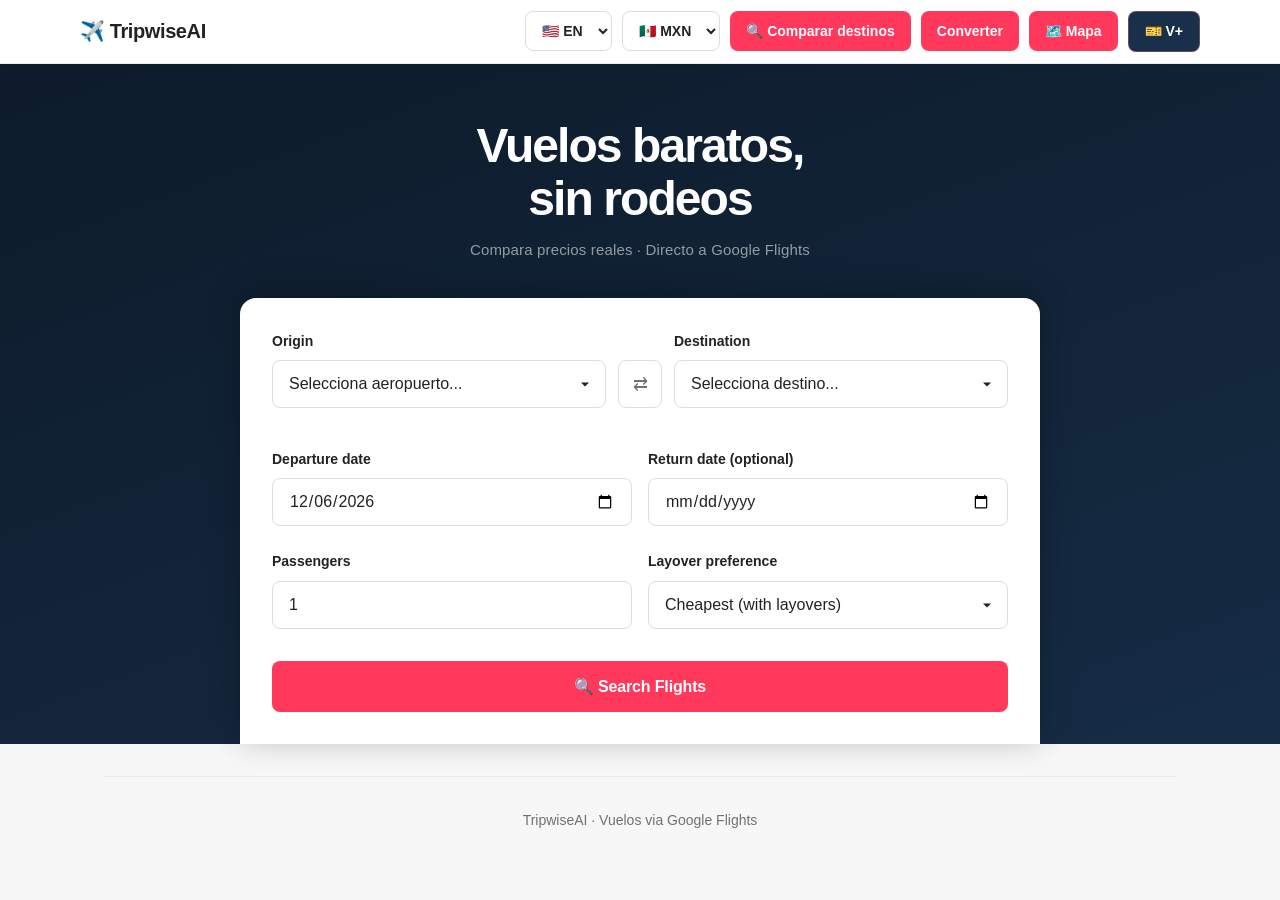
==== commit 7f43edf7: "feat: rediseño visual + página V+ Volaris - Nueva landing page: búsqueda de vuelos baratos como func" ====
--- a/frontend/index.html
+++ b/frontend/index.html
@@ -6,16 +6,16 @@
     <meta name="apple-mobile-web-app-capable" content="yes">
     <meta name="apple-mobile-web-app-status-bar-style" content="default">
     <meta name="theme-color" content="#FF385C">
-    <title>TripwiseAI - Encuentra tu próximo destino</title>
+    <title>TripwiseAI - Vuelos baratos</title>
     <link rel="stylesheet" href="css/styles.css">
+    <link rel="stylesheet" href="css/flights.css">
 </head>
 <body>
 
-    <!-- Header sticky — fuera del container para que sea full-width -->
     <header class="site-header">
         <div class="header-content">
             <div class="header-left">
-                <a href="/" class="header-logo">✈️ TripwiseAI</a>
+                <a href="index.html" class="header-logo">✈️ TripwiseAI</a>
             </div>
             <div class="header-right">
                 <select id="language-selector" class="language-select">
@@ -28,264 +28,332 @@
                     <option value="MXN" selected>🇲🇽 MXN</option>
                     <option value="COP">🇨🇴 COP</option>
                 </select>
-                <a href="flight-search.html" class="nav-link" data-i18n="header.flights">✈️ Vuelos</a>
-                <a href="currency-converter.html" class="nav-link" data-i18n="header.converter">💱 Convertidor</a>
+                <a href="compare.html" class="nav-link">🔍 Comparar destinos</a>
+                <a href="currency-converter.html" class="nav-link" data-i18n="header.converter">💱 Divisas</a>
                 <a href="map.html" class="nav-link">🗺️ Mapa</a>
+                <a href="vplus.html" class="nav-link nav-link-vplus">🎫 V+</a>
             </div>
         </div>
     </header>
 
-    <div class="container">
-        <!-- Hero -->
-        <div class="hero">
-            <h1>Encuentra tu próximo destino</h1>
-            <p class="hero-subtitle">Compara destinos y deja que la IA recomiende el mejor para tu grupo</p>
-        </div>
-
-        <main>
-            <!-- Paso 1: Cuéntanos tu viaje -->
-            <section class="card step-card quick-fill-section">
-                <div class="step-header">
-                    <div class="step-badge">1</div>
-                    <div class="step-info">
-                        <h2 data-i18n="quickfill.title">Cuéntanos tu viaje</h2>
-                        <p class="step-subtitle">La forma más rápida: describe tu viaje en texto y la IA rellena todo automáticamente</p>
-                    </div>
-                </div>
-
-                <div class="quick-fill-container">
-                    <textarea
-                        id="quick-fill-text"
-                        class="input quick-fill-textarea"
-                        rows="4"
-                        data-i18n-placeholder="quickfill.placeholder"
-                        placeholder="Ejemplo: Somos 4 amigos que queremos ir a Medellín o Cartagena en Colombia del 15 al 22 de marzo. Presupuesto de 20,000 pesos por persona. Nos gusta la fiesta, comida y conocer gente nueva. Salimos desde Ciudad de México..."
-                    ></textarea>
-
-                    <div class="quick-fill-actions">
-                        <button id="quick-fill-btn" class="btn btn-primary">
-                            <span data-i18n="quickfill.button">🚀 Auto-rellenar campos</span>
-                        </button>
-                        <span class="or-divider">o completa el formulario manualmente abajo</span>
-                    </div>
-
-                    <div id="quick-fill-loading" class="loading hidden">
-                        <div class="spinner-small"></div>
-                        <p data-i18n="quickfill.loading">Analizando tu descripción...</p>
+    <!-- Hero + Search -->
+    <div class="hero-search">
+        <div class="hero-inner">
+            <div class="hero-text">
+                <h1>Vuelos baratos,<br>sin rodeos</h1>
+                <p class="hero-subtitle">Compara precios reales · Directo a Google Flights</p>
+            </div>
+
+            <section class="search-panel">
+                <div class="flight-search-form">
+
+                    <!-- Origen / Destino -->
+                    <div class="route-row">
+                        <div class="form-group">
+                            <label data-i18n="flights.origin">Origen</label>
+                            <select id="origin" class="input" required>
+                                <option value="">Selecciona aeropuerto...</option>
+                                <optgroup label="🇲🇽 México (Principal)">
+                                    <option value="MEX">CDMX - Benito Juárez (MEX)</option>
+                                    <option value="NLU">CDMX - Santa Lucía (NLU)</option>
+                                    <option value="GDL">Guadalajara (GDL)</option>
+                                    <option value="MTY">Monterrey (MTY)</option>
+                                    <option value="CUN">Cancún (CUN)</option>
+                                    <option value="TIJ">Tijuana (TIJ)</option>
+                                    <option value="BJX">León/Bajío (BJX)</option>
+                                    <option value="QRO">Querétaro (QRO)</option>
+                                </optgroup>
+                                <optgroup label="🇲🇽 México (Playa/Pacífico)">
+                                    <option value="PVR">Puerto Vallarta (PVR)</option>
+                                    <option value="SJD">Los Cabos (SJD)</option>
+                                    <option value="ZIH">Zihuatanejo (ZIH)</option>
+                                    <option value="ACA">Acapulco (ACA)</option>
+                                    <option value="MZT">Mazatlán (MZT)</option>
+                                    <option value="LAP">La Paz (LAP)</option>
+                                    <option value="LTO">Loreto (LTO)</option>
+                                    <option value="CZM">Cozumel (CZM)</option>
+                                    <option value="HUX">Huatulco (HUX)</option>
+                                    <option value="PXM">Puerto Escondido (PXM)</option>
+                                    <option value="CLQ">Colima/Manzanillo (CLQ)</option>
+                                </optgroup>
+                                <optgroup label="🇲🇽 México (Yucatán/Caribe)">
+                                    <option value="MID">Mérida (MID)</option>
+                                    <option value="CTM">Chetumal (CTM)</option>
+                                    <option value="CPE">Campeche (CPE)</option>
+                                </optgroup>
+                                <optgroup label="🇲🇽 México (Centro)">
+                                    <option value="OAX">Oaxaca (OAX)</option>
+                                    <option value="PBC">Puebla (PBC)</option>
+                                    <option value="VER">Veracruz (VER)</option>
+                                    <option value="MLM">Morelia (MLM)</option>
+                                    <option value="AGU">Aguascalientes (AGU)</option>
+                                    <option value="SLP">San Luis Potosí (SLP)</option>
+                                    <option value="ZCL">Zacatecas (ZCL)</option>
+                                    <option value="TLC">Toluca (TLC)</option>
+                                </optgroup>
+                                <optgroup label="🇲🇽 México (Norte)">
+                                    <option value="HMO">Hermosillo (HMO)</option>
+                                    <option value="CUU">Chihuahua (CUU)</option>
+                                    <option value="CJS">Ciudad Juárez (CJS)</option>
+                                    <option value="TRC">Torreón (TRC)</option>
+                                    <option value="DGO">Durango (DGO)</option>
+                                    <option value="MXL">Mexicali (MXL)</option>
+                                    <option value="CUL">Culiacán (CUL)</option>
+                                    <option value="LMM">Los Mochis (LMM)</option>
+                                </optgroup>
+                                <optgroup label="🇲🇽 México (Golfo/Sur)">
+                                    <option value="TAM">Tampico (TAM)</option>
+                                    <option value="VSA">Villahermosa (VSA)</option>
+                                    <option value="TGZ">Tuxtla Gutiérrez (TGZ)</option>
+                                    <option value="TAP">Tapachula (TAP)</option>
+                                    <option value="PQM">Palenque (PQM)</option>
+                                </optgroup>
+                                <optgroup label="🇨🇴 Colombia">
+                                    <option value="BOG">Bogotá (BOG)</option>
+                                    <option value="MDE">Medellín (MDE)</option>
+                                    <option value="CTG">Cartagena (CTG)</option>
+                                    <option value="CLO">Cali (CLO)</option>
+                                    <option value="BAQ">Barranquilla (BAQ)</option>
+                                </optgroup>
+                                <optgroup label="🇺🇸 Estados Unidos">
+                                    <option value="LAX">Los Angeles (LAX)</option>
+                                    <option value="MIA">Miami (MIA)</option>
+                                    <option value="JFK">Nueva York - JFK (JFK)</option>
+                                    <option value="LGA">Nueva York - LaGuardia (LGA)</option>
+                                    <option value="EWR">Nueva York - Newark (EWR)</option>
+                                    <option value="ORD">Chicago - O'Hare (ORD)</option>
+                                    <option value="MDW">Chicago - Midway (MDW)</option>
+                                    <option value="DFW">Dallas (DFW)</option>
+                                    <option value="ATL">Atlanta (ATL)</option>
+                                    <option value="SFO">San Francisco (SFO)</option>
+                                </optgroup>
+                                <optgroup label="🌎 América del Sur">
+                                    <option value="LIM">Lima (LIM)</option>
+                                    <option value="CUZ">Cusco (CUZ)</option>
+                                    <option value="SCL">Santiago (SCL)</option>
+                                    <option value="EZE">Buenos Aires - Ezeiza (EZE)</option>
+                                    <option value="AEP">Buenos Aires - Aeroparque (AEP)</option>
+                                    <option value="GRU">São Paulo - Guarulhos (GRU)</option>
+                                    <option value="CGH">São Paulo - Congonhas (CGH)</option>
+                                    <option value="GIG">Río de Janeiro (GIG)</option>
+                                </optgroup>
+                                <optgroup label="🇪🇸 Europa">
+                                    <option value="MAD">Madrid (MAD)</option>
+                                    <option value="BCN">Barcelona (BCN)</option>
+                                    <option value="LHR">Londres - Heathrow (LHR)</option>
+                                    <option value="LGW">Londres - Gatwick (LGW)</option>
+                                    <option value="CDG">París - Charles de Gaulle (CDG)</option>
+                                    <option value="ORY">París - Orly (ORY)</option>
+                                    <option value="FCO">Roma (FCO)</option>
+                                    <option value="AMS">Ámsterdam (AMS)</option>
+                                    <option value="FRA">Frankfurt (FRA)</option>
+                                </optgroup>
+                            </select>
+                        </div>
+
+                        <button class="swap-btn" type="button" id="swap-airports" title="Intercambiar origen y destino">⇄</button>
+
+                        <div class="form-group">
+                            <label data-i18n="flights.destination">Destino</label>
+                            <select id="destination" class="input" required>
+                                <option value="">Selecciona destino...</option>
+                                <optgroup label="🇲🇽 México (Principal)">
+                                    <option value="MEX">CDMX - Benito Juárez (MEX)</option>
+                                    <option value="NLU">CDMX - Santa Lucía (NLU)</option>
+                                    <option value="GDL">Guadalajara (GDL)</option>
+                                    <option value="MTY">Monterrey (MTY)</option>
+                                    <option value="CUN">Cancún (CUN)</option>
+                                    <option value="TIJ">Tijuana (TIJ)</option>
+                                    <option value="BJX">León/Bajío (BJX)</option>
+                                    <option value="QRO">Querétaro (QRO)</option>
+                                </optgroup>
+                                <optgroup label="🇲🇽 México (Playa/Pacífico)">
+                                    <option value="PVR">Puerto Vallarta (PVR)</option>
+                                    <option value="SJD">Los Cabos (SJD)</option>
+                                    <option value="ZIH">Zihuatanejo (ZIH)</option>
+                                    <option value="ACA">Acapulco (ACA)</option>
+                                    <option value="MZT">Mazatlán (MZT)</option>
+                                    <option value="LAP">La Paz (LAP)</option>
+                                    <option value="LTO">Loreto (LTO)</option>
+                                    <option value="CZM">Cozumel (CZM)</option>
+                                    <option value="HUX">Huatulco (HUX)</option>
+                                    <option value="PXM">Puerto Escondido (PXM)</option>
+                                    <option value="CLQ">Colima/Manzanillo (CLQ)</option>
+                                </optgroup>
+                                <optgroup label="🇲🇽 México (Yucatán/Caribe)">
+                                    <option value="MID">Mérida (MID)</option>
+                                    <option value="CTM">Chetumal (CTM)</option>
+                                    <option value="CPE">Campeche (CPE)</option>
+                                </optgroup>
+                                <optgroup label="🇲🇽 México (Centro)">
+                                    <option value="OAX">Oaxaca (OAX)</option>
+                                    <option value="PBC">Puebla (PBC)</option>
+                                    <option value="VER">Veracruz (VER)</option>
+                                    <option value="MLM">Morelia (MLM)</option>
+                                    <option value="AGU">Aguascalientes (AGU)</option>
+                                    <option value="SLP">San Luis Potosí (SLP)</option>
+                                    <option value="ZCL">Zacatecas (ZCL)</option>
+                                    <option value="TLC">Toluca (TLC)</option>
+                                </optgroup>
+                                <optgroup label="🇲🇽 México (Norte)">
+                                    <option value="HMO">Hermosillo (HMO)</option>
+                                    <option value="CUU">Chihuahua (CUU)</option>
+                                    <option value="CJS">Ciudad Juárez (CJS)</option>
+                                    <option value="TRC">Torreón (TRC)</option>
+                                    <option value="DGO">Durango (DGO)</option>
+                                    <option value="MXL">Mexicali (MXL)</option>
+                                    <option value="CUL">Culiacán (CUL)</option>
+                                    <option value="LMM">Los Mochis (LMM)</option>
+                                </optgroup>
+                                <optgroup label="🇲🇽 México (Golfo/Sur)">
+                                    <option value="TAM">Tampico (TAM)</option>
+                                    <option value="VSA">Villahermosa (VSA)</option>
+                                    <option value="TGZ">Tuxtla Gutiérrez (TGZ)</option>
+                                    <option value="TAP">Tapachula (TAP)</option>
+                                    <option value="PQM">Palenque (PQM)</option>
+                                </optgroup>
+                                <optgroup label="🇨🇴 Colombia">
+                                    <option value="BOG">Bogotá (BOG)</option>
+                                    <option value="MDE">Medellín (MDE)</option>
+                                    <option value="CTG">Cartagena (CTG)</option>
+                                    <option value="CLO">Cali (CLO)</option>
+                                    <option value="BAQ">Barranquilla (BAQ)</option>
+                                    <option value="PEI">Pereira (PEI)</option>
+                                    <option value="SMR">Santa Marta (SMR)</option>
+                                </optgroup>
+                                <optgroup label="🇺🇸 Estados Unidos">
+                                    <option value="LAX">Los Angeles (LAX)</option>
+                                    <option value="MIA">Miami (MIA)</option>
+                                    <option value="JFK">Nueva York - JFK (JFK)</option>
+                                    <option value="LGA">Nueva York - LaGuardia (LGA)</option>
+                                    <option value="EWR">Nueva York - Newark (EWR)</option>
+                                    <option value="ORD">Chicago - O'Hare (ORD)</option>
+                                    <option value="MDW">Chicago - Midway (MDW)</option>
+                                    <option value="DFW">Dallas (DFW)</option>
+                                    <option value="ATL">Atlanta (ATL)</option>
+                                    <option value="SFO">San Francisco (SFO)</option>
+                                    <option value="LAS">Las Vegas (LAS)</option>
+                                    <option value="SEA">Seattle (SEA)</option>
+                                    <option value="BOS">Boston (BOS)</option>
+                                </optgroup>
+                                <optgroup label="🌎 América del Sur">
+                                    <option value="LIM">Lima (LIM)</option>
+                                    <option value="CUZ">Cusco (CUZ)</option>
+                                    <option value="SCL">Santiago (SCL)</option>
+                                    <option value="EZE">Buenos Aires - Ezeiza (EZE)</option>
+                                    <option value="AEP">Buenos Aires - Aeroparque (AEP)</option>
+                                    <option value="GRU">São Paulo - Guarulhos (GRU)</option>
+                                    <option value="CGH">São Paulo - Congonhas (CGH)</option>
+                                    <option value="GIG">Río de Janeiro (GIG)</option>
+                                    <option value="UIO">Quito (UIO)</option>
+                                    <option value="PTY">Panamá (PTY)</option>
+                                </optgroup>
+                                <optgroup label="🌴 Centroamérica y Caribe">
+                                    <option value="SJO">San José (SJO)</option>
+                                    <option value="SJU">San Juan (SJU)</option>
+                                    <option value="PUJ">Punta Cana (PUJ)</option>
+                                    <option value="HAV">La Habana (HAV)</option>
+                                </optgroup>
+                                <optgroup label="🇪🇸 Europa">
+                                    <option value="MAD">Madrid (MAD)</option>
+                                    <option value="BCN">Barcelona (BCN)</option>
+                                    <option value="LHR">Londres - Heathrow (LHR)</option>
+                                    <option value="LGW">Londres - Gatwick (LGW)</option>
+                                    <option value="CDG">París - Charles de Gaulle (CDG)</option>
+                                    <option value="ORY">París - Orly (ORY)</option>
+                                    <option value="FCO">Roma (FCO)</option>
+                                    <option value="AMS">Ámsterdam (AMS)</option>
+                                    <option value="FRA">Frankfurt (FRA)</option>
+                                    <option value="LIS">Lisboa (LIS)</option>
+                                </optgroup>
+                                <optgroup label="🌏 Asia">
+                                    <option value="NRT">Tokio - Narita (NRT)</option>
+                                    <option value="HND">Tokio - Haneda (HND)</option>
+                                    <option value="BKK">Bangkok (BKK)</option>
+                                    <option value="SIN">Singapur (SIN)</option>
+                                    <option value="DXB">Dubái (DXB)</option>
+                                    <option value="HKG">Hong Kong (HKG)</option>
+                                </optgroup>
+                            </select>
+                        </div>
+                    </div>
+
+                    <!-- Fechas -->
+                    <div class="form-row">
+                        <div class="form-group">
+                            <label data-i18n="flights.departureDate">Fecha de salida</label>
+                            <input type="date" id="departure-date" class="input" required>
+                        </div>
+                        <div class="form-group">
+                            <label data-i18n="flights.returnDate">Fecha de regreso <span class="label-optional">(opcional — sin fecha = solo ida)</span></label>
+                            <input type="date" id="return-date" class="input">
+                        </div>
+                    </div>
+
+                    <!-- Pasajeros + escalas -->
+                    <div class="form-row">
+                        <div class="form-group">
+                            <label data-i18n="flights.passengers">Pasajeros</label>
+                            <input type="number" id="passengers" class="input" value="1" min="1" max="9">
+                        </div>
+                        <div class="form-group">
+                            <label data-i18n="flights.flightType">Preferencia de escalas</label>
+                            <select id="flight-type" class="input">
+                                <option value="2" data-i18n="flights.anyFlight">Más barato (con escalas)</option>
+                                <option value="0" data-i18n="flights.directOnly">Solo vuelos directos</option>
+                                <option value="1" data-i18n="flights.oneStop">Máximo 1 escala</option>
+                            </select>
+                        </div>
+                    </div>
+
+                    <button id="search-flights-btn" class="btn btn-search-main">
+                        <span data-i18n="flights.searchButton">🔍 Buscar vuelos baratos</span>
+                    </button>
+
+                    <div id="search-loading" class="loading hidden">
+                        <div class="spinner"></div>
+                        <p data-i18n="flights.searching">Buscando los mejores vuelos...</p>
                     </div>
                 </div>
             </section>
-
-            <!-- Paso 2: Configura tu búsqueda -->
-            <section class="card step-card preferences-section">
-                <div class="step-header">
-                    <div class="step-badge">2</div>
-                    <div class="step-info">
-                        <h2>Configura tu búsqueda</h2>
-                        <p class="step-subtitle">Ajusta las preferencias de tu grupo</p>
-                    </div>
-                    <div class="mode-toggle">
-                        <label class="mode-option">
-                            <input type="radio" name="analysis-mode" value="practical" checked>
-                            <span class="mode-pill">📋 Básico</span>
-                        </label>
-                        <label class="mode-option">
-                            <input type="radio" name="analysis-mode" value="complete">
-                            <span class="mode-pill">📊 Detallado</span>
-                        </label>
-                    </div>
+        </div>
+    </div>
+
+    <!-- Results + Footer -->
+    <div class="container">
+        <main>
+            <section id="results-section" class="card results-section hidden">
+                <div class="results-header">
+                    <div class="results-header-left">
+                        <h2>
+                            <span data-i18n="flights.results">Resultados</span>
+                            <span id="results-count" class="results-badge"></span>
+                        </h2>
+                        <div class="results-info">
+                            <span id="route-info"></span>
+                        </div>
+                    </div>
+                    <button id="new-search-btn" class="btn-new-search">
+                        <span data-i18n="flights.newSearch">🔄 Nueva búsqueda</span>
+                    </button>
                 </div>
 
-                <div class="form-grid">
-                    <div class="form-group">
-                        <label>Número de viajeros</label>
-                        <input type="number" id="num-travelers" min="1" value="4" class="input">
-                    </div>
-
-                    <div class="form-group">
-                        <label for="max-budget">Presupuesto máximo por persona (MXN) <span class="label-optional">— techo para el análisis</span></label>
-                        <input type="number" id="max-budget" min="0" value="17200" class="input">
-                    </div>
-
-                    <div class="form-group">
-                        <label>Duración mínima (días)</label>
-                        <input type="number" id="min-days" min="1" value="3" class="input">
-                    </div>
-
-                    <div class="form-group">
-                        <label>Duración máxima (días)</label>
-                        <input type="number" id="max-days" min="1" value="7" class="input">
-                    </div>
-
-                    <div class="form-group">
-                        <label>Prioridad</label>
-                        <select id="priority" class="input">
-                            <option value="price">Precio (lo más barato)</option>
-                            <option value="balance" selected>Balance (precio/experiencia)</option>
-                            <option value="experience">Experiencia (calidad)</option>
-                        </select>
-                    </div>
-                </div>
-
-                <div class="form-group complete-mode-only">
-                    <label>Tipos de viaje preferidos</label>
-                    <div class="checkbox-group">
-                        <label class="checkbox-label"><input type="checkbox" value="playa" class="travel-type"> Playa</label>
-                        <label class="checkbox-label"><input type="checkbox" value="ciudad" class="travel-type"> Ciudad</label>
-                        <label class="checkbox-label"><input type="checkbox" value="naturaleza" class="travel-type"> Naturaleza</label>
-                        <label class="checkbox-label"><input type="checkbox" value="cultural" class="travel-type"> Cultural</label>
-                        <label class="checkbox-label"><input type="checkbox" value="aventura" class="travel-type"> Aventura</label>
-                    </div>
-                </div>
-
-                <div class="form-group complete-mode-only">
-                    <label>Actividades de interés</label>
-                    <div class="checkbox-group">
-                        <label class="checkbox-label"><input type="checkbox" value="comida" class="activity"> Comida</label>
-                        <label class="checkbox-label"><input type="checkbox" value="fiesta" class="activity"> Fiesta</label>
-                        <label class="checkbox-label"><input type="checkbox" value="historia" class="activity"> Historia</label>
-                        <label class="checkbox-label"><input type="checkbox" value="deportes" class="activity"> Deportes extremos</label>
-                        <label class="checkbox-label"><input type="checkbox" value="relajacion" class="activity"> Relajación</label>
-                        <label class="checkbox-label"><input type="checkbox" value="compras" class="activity"> Compras</label>
-                    </div>
-                </div>
-
-                <div class="form-group complete-mode-only">
-                    <label>Actividades a evitar</label>
-                    <div class="checkbox-group">
-                        <label class="checkbox-label"><input type="checkbox" value="alturas" class="avoid-activity"> Alturas</label>
-                        <label class="checkbox-label"><input type="checkbox" value="calor_extremo" class="avoid-activity"> Calor extremo</label>
-                        <label class="checkbox-label"><input type="checkbox" value="frio_extremo" class="avoid-activity"> Frío extremo</label>
-                        <label class="checkbox-label"><input type="checkbox" value="multitudes" class="avoid-activity"> Multitudes</label>
-                    </div>
-                </div>
-
-                <h3 class="complete-mode-only section-divider-title">Estilo de viaje</h3>
-
-                <div class="form-grid complete-mode-only">
-                    <div class="form-group">
-                        <label class="checkbox-label"><input type="checkbox" id="prefers-hostels" checked> 🛏️ Siempre nos quedamos en hostales</label>
-                    </div>
-                    <div class="form-group">
-                        <label class="checkbox-label"><input type="checkbox" id="values-social" checked> 👥 Nos gusta conocer gente nueva</label>
-                    </div>
-                </div>
-
-                <div class="form-group complete-mode-only">
-                    <label class="checkbox-label"><input type="checkbox" id="city-safety-important" checked> 🛡️ La seguridad de la ciudad/barrio es muy importante</label>
-                </div>
-
-                <h3 class="complete-mode-only section-divider-title">Trabajo remoto</h3>
-
-                <div class="form-grid complete-mode-only">
-                    <div class="form-group">
-                        <label class="checkbox-label"><input type="checkbox" id="needs-wifi" checked> 🔴 Requiere WiFi confiable</label>
-                    </div>
-                    <div class="form-group">
-                        <label class="checkbox-label"><input type="checkbox" id="works-during-trip" checked> Trabajan durante el viaje</label>
-                    </div>
-                </div>
-
-                <div class="form-grid complete-mode-only">
-                    <div class="form-group">
-                        <label>Nivel de inglés del grupo</label>
-                        <select id="english-level" class="input">
-                            <option value="none">Ninguno</option>
-                            <option value="basic" selected>Básico</option>
-                            <option value="intermediate">Intermedio</option>
-                            <option value="fluent">Fluido</option>
-                        </select>
-                    </div>
-                    <div class="form-group">
-                        <label>Moneda preferida</label>
-                        <select id="currency-preference" class="input">
-                            <option value="">No aplica</option>
-                            <option value="USD">USD (Dólar americano)</option>
-                            <option value="EUR">EUR (Euro)</option>
-                            <option value="MXN">MXN (Mantener en pesos)</option>
-                            <option value="best_rate">La que tenga mejor tasa</option>
-                        </select>
-                    </div>
-                </div>
-
-                <h3 class="complete-mode-only section-divider-title">Documentos y salud</h3>
-
-                <div class="form-grid complete-mode-only">
-                    <div class="form-group">
-                        <label class="checkbox-label"><input type="checkbox" id="has-passport"> ¿Todos tienen pasaporte vigente?</label>
-                    </div>
-                    <div class="form-group">
-                        <label class="checkbox-label"><input type="checkbox" id="has-us-visa"> ¿Tienen visa americana?</label>
-                    </div>
-                </div>
-
-                <div class="form-grid complete-mode-only">
-                    <div class="form-group">
-                        <label class="checkbox-label"><input type="checkbox" id="has-insurance"> ¿Ya tienen seguro de viaje?</label>
-                    </div>
-                    <div class="form-group">
-                        <label class="checkbox-label"><input type="checkbox" id="has-vaccines"> ¿Tienen vacunas requeridas?</label>
-                    </div>
+                <div id="flights-container" class="flights-container"></div>
+
+                <div id="no-results" class="no-results hidden">
+                    <div class="no-results-icon">✈️</div>
+                    <h3 data-i18n="flights.noResults">No se encontraron vuelos</h3>
+                    <p data-i18n="flights.tryDifferent">Intenta con fechas diferentes o más flexibilidad en escalas</p>
                 </div>
             </section>
-
-            <!-- Paso 3: Destinos -->
-            <section class="step-card destinations-section">
-                <div class="step-header section-header">
-                    <div class="step-badge">3</div>
-                    <div class="step-info">
-                        <h2>Tus destinos</h2>
-                        <p class="step-subtitle">Agrega al menos 2 destinos para comparar</p>
-                    </div>
-                    <button id="add-destination" class="btn btn-outline">+ Agregar destino</button>
-                </div>
-
-                <div id="destinations-container"></div>
-            </section>
-
-            <!-- Botón de Análisis -->
-            <section class="analyze-section">
-                <button id="analyze-btn" class="btn btn-analyze">
-                    🔍 Analizar y recomendar
-                </button>
-                <div id="loading" class="loading hidden">
-                    <div class="spinner"></div>
-                    <p>La IA está analizando los destinos...</p>
-                </div>
-            </section>
-
-            <!-- Resultados -->
-            <section id="results" class="card results-section hidden">
-                <h2>Tu recomendación</h2>
-                <div id="results-content"></div>
-            </section>
         </main>
 
         <footer>
-            <p>TripwiseAI · Powered by Groq AI</p>
-            <p class="locale-info" id="locale-info"><small></small></p>
+            <p>TripwiseAI · Vuelos via Google Flights</p>
         </footer>
     </div>
 
-    <!-- Currency Indicator Badge -->
-    <div id="currency-badge" class="currency-indicator" title="Cargando tasas de cambio...">
-        <span class="currency-emoji">🇲🇽</span>
-        <span id="currency-badge-text">MXN</span>
-    </div>
-
-    <!-- Exchange Rates Info Toast -->
-    <div id="rates-toast" class="rates-toast hidden">
-        <div class="toast-content">
-            <span class="toast-icon">✅</span>
-            <div class="toast-text">
-                <strong>Tasas actualizadas</strong>
-                <small id="toast-time"></small>
-            </div>
-        </div>
-    </div>
-
     <script src="js/i18n.js"></script>
-    <script src="js/destinations-data.js"></script>
-    <script src="js/app.js"></script>
+    <script src="js/flights.js"></script>
 </body>
 </html>
--- a/frontend/css/styles.css
+++ b/frontend/css/styles.css
@@ -116,6 +116,15 @@
     background: var(--primary-dark);
 }
 
+.nav-link-vplus {
+    background: #1A2F4A;
+    border: 1px solid rgba(255, 143, 163, 0.3);
+}
+
+.nav-link-vplus:hover {
+    background: #162C45;
+}
+
 .back-link {
     padding: 8px 16px;
     background: white;
@@ -174,8 +183,35 @@
     width: 100%;
 }
 
-/* ─── Hero ───────────────────────────────────────────── */
-
+/* ─── Page Hero (dark, full-width) ──────────────────── */
+
+.page-hero {
+    background: linear-gradient(160deg, #0D1B2A 0%, #162C45 100%);
+    padding: 56px 24px 48px;
+    text-align: center;
+}
+
+.page-hero-inner {
+    max-width: 800px;
+    margin: 0 auto;
+}
+
+.page-hero h1 {
+    font-size: 2.75rem;
+    font-weight: 800;
+    letter-spacing: -0.04em;
+    line-height: 1.1;
+    color: white;
+    margin-bottom: 12px;
+}
+
+.page-hero .hero-subtitle {
+    color: rgba(255, 255, 255, 0.55);
+    font-size: 0.9375rem;
+    letter-spacing: 0.01em;
+}
+
+/* Legacy .hero — kept for any remaining uses */
 .hero {
     padding: 40px 0 8px;
 }
@@ -899,6 +935,14 @@
 
     :root { --header-height: 56px; }
 
+    .page-hero {
+        padding: 36px 16px 32px;
+    }
+
+    .page-hero h1 {
+        font-size: 2rem;
+    }
+
     .site-header {
         height: var(--header-height);
         padding: 0 16px;
--- a/frontend/css/flights.css
+++ b/frontend/css/flights.css
@@ -0,0 +1,683 @@
+/* Flight Search Specific Styles */
+
+/* ─── Hero Search ────────────────────────────────────── */
+
+.hero-search {
+    background: linear-gradient(160deg, #0D1B2A 0%, #162C45 100%);
+    padding: 56px 24px 0;
+    display: flex;
+    justify-content: center;
+}
+
+.hero-inner {
+    width: 100%;
+    max-width: 800px;
+    display: flex;
+    flex-direction: column;
+    align-items: center;
+    gap: 36px;
+}
+
+.hero-text {
+    text-align: center;
+    color: white;
+}
+
+.hero-text h1 {
+    font-size: 3rem;
+    font-weight: 800;
+    letter-spacing: -0.04em;
+    line-height: 1.1;
+    color: white;
+    margin-bottom: 12px;
+}
+
+.hero-text .hero-subtitle {
+    color: rgba(255, 255, 255, 0.55);
+    font-size: 0.9375rem;
+    letter-spacing: 0.01em;
+}
+
+.search-panel {
+    background: white;
+    border-radius: var(--radius-lg) var(--radius-lg) 0 0;
+    padding: 32px;
+    width: 100%;
+    box-shadow: 0 -4px 32px rgba(0, 0, 0, 0.25);
+    border: none;
+    margin-bottom: 0;
+}
+
+/* ─── Route Row (origin ⇄ destination) ──────────────── */
+
+.route-row {
+    display: grid;
+    grid-template-columns: 1fr auto 1fr;
+    gap: 12px;
+    align-items: end;
+    margin-bottom: 16px;
+}
+
+.swap-btn {
+    width: 44px;
+    height: 48px;
+    border: 1.5px solid var(--border-color);
+    border-radius: var(--radius-sm);
+    background: white;
+    cursor: pointer;
+    font-size: 1.125rem;
+    color: var(--text-secondary);
+    transition: all 0.2s ease;
+    display: flex;
+    align-items: center;
+    justify-content: center;
+    flex-shrink: 0;
+    align-self: end;
+}
+
+.swap-btn:hover {
+    border-color: var(--primary-color);
+    color: var(--primary-color);
+    background: #FFF8F9;
+    transform: rotate(180deg);
+}
+
+/* ─── Main Search Button ─────────────────────────────── */
+
+.btn-search-main {
+    width: 100%;
+    background: var(--primary-color);
+    color: white;
+    border: none;
+    padding: 16px;
+    border-radius: var(--radius-sm);
+    font-size: 1rem;
+    font-weight: 700;
+    cursor: pointer;
+    transition: all 0.15s ease;
+    font-family: inherit;
+    letter-spacing: -0.01em;
+    margin-top: 8px;
+    display: flex;
+    align-items: center;
+    justify-content: center;
+    gap: 8px;
+}
+
+.btn-search-main:hover {
+    background: var(--primary-dark);
+    transform: translateY(-1px);
+    box-shadow: 0 4px 16px rgba(255, 56, 92, 0.35);
+}
+
+.btn-search-main:active {
+    transform: translateY(0);
+    box-shadow: none;
+}
+
+.btn-search-main:disabled {
+    opacity: 0.7;
+    cursor: not-allowed;
+    transform: none;
+    box-shadow: none;
+}
+
+/* ─── Results container spacing ─────────────────────── */
+
+#results-section {
+    margin-top: 32px;
+}
+
+/* ─── Flight Search Form ─────────────────────────────── */
+
+.flight-search-form {
+    display: flex;
+    flex-direction: column;
+    gap: 24px;
+}
+
+.form-row {
+    display: grid;
+    grid-template-columns: repeat(auto-fit, minmax(240px, 1fr));
+    gap: 16px;
+}
+
+.field-hint {
+    display: block;
+    margin-top: 6px;
+    font-size: 0.75rem;
+    color: var(--text-secondary);
+}
+
+/* Results */
+.results-section {
+    animation: fadeIn 0.3s ease;
+}
+
+.results-header {
+    display: flex;
+    justify-content: space-between;
+    align-items: center;
+    margin-bottom: 24px;
+    flex-wrap: wrap;
+    gap: 12px;
+}
+
+.results-header-left {
+    flex: 1;
+}
+
+.results-header h2 {
+    display: flex;
+    align-items: center;
+    gap: 12px;
+    margin: 0;
+}
+
+.btn-new-search {
+    background: white;
+    color: var(--text-primary);
+    padding: 10px 20px;
+    border-radius: var(--radius-sm);
+    font-weight: 600;
+    font-size: 0.875rem;
+    border: 1px solid var(--border-color);
+    cursor: pointer;
+    transition: all 0.15s ease;
+    white-space: nowrap;
+}
+
+.btn-new-search:hover {
+    background: var(--bg-secondary);
+    border-color: var(--text-primary);
+}
+
+.results-badge {
+    background: var(--text-primary);
+    color: white;
+    padding: 4px 12px;
+    border-radius: 20px;
+    font-size: 0.875rem;
+    font-weight: 600;
+}
+
+.results-info {
+    color: var(--text-secondary);
+    font-size: 0.938rem;
+}
+
+/* Flights Container */
+.flights-container {
+    display: flex;
+    flex-direction: column;
+    gap: 16px;
+}
+
+/* Flight Card */
+.flight-card {
+    background: white;
+    border: 1px solid var(--border-light);
+    border-radius: var(--radius-lg);
+    padding: 24px;
+    transition: all 0.2s ease;
+    position: relative;
+}
+
+.flight-card:hover {
+    box-shadow: var(--shadow-md);
+    transform: translateY(-2px);
+}
+
+/* Flight Header */
+.flight-header {
+    display: flex;
+    justify-content: space-between;
+    align-items: flex-start;
+    margin-bottom: 20px;
+    gap: 16px;
+}
+
+.flight-price {
+    text-align: right;
+}
+
+.price-amount {
+    font-size: 2rem;
+    font-weight: 600;
+    color: var(--text-primary);
+    line-height: 1;
+}
+
+.price-currency {
+    font-size: 0.875rem;
+    color: var(--text-secondary);
+    margin-top: 4px;
+}
+
+.flight-badges {
+    display: flex;
+    gap: 8px;
+    flex-wrap: wrap;
+}
+
+.badge {
+    padding: 6px 12px;
+    border-radius: var(--radius-sm);
+    font-size: 0.75rem;
+    font-weight: 600;
+}
+
+.badge-direct {
+    background: var(--bg-secondary);
+    color: var(--text-primary);
+    border: 1px solid var(--border-light);
+}
+
+.badge-stopovers {
+    background: var(--bg-secondary);
+    color: var(--text-primary);
+    border: 1px solid var(--border-light);
+}
+
+.badge-cheapest {
+    background: #FFF8F9;
+    color: var(--primary-color);
+    border: 1px solid var(--primary-color);
+}
+
+.badge-roundtrip {
+    background: var(--bg-secondary);
+    color: var(--text-primary);
+    border: 1px solid var(--border-light);
+}
+
+/* Flight Route */
+.flight-route {
+    display: grid;
+    grid-template-columns: 1fr auto 1fr;
+    gap: 16px;
+    align-items: center;
+    margin-bottom: 16px;
+}
+
+.flight-location {
+    display: flex;
+    flex-direction: column;
+}
+
+.location-time {
+    font-size: 1.5rem;
+    font-weight: 700;
+    color: var(--text-primary);
+    line-height: 1.2;
+}
+
+.location-date {
+    font-size: 0.813rem;
+    color: var(--text-secondary);
+    margin-top: 2px;
+}
+
+.location-city {
+    font-size: 0.938rem;
+    color: var(--text-primary);
+    font-weight: 600;
+    margin-top: 4px;
+}
+
+.location-code {
+    font-size: 0.813rem;
+    color: var(--text-secondary);
+}
+
+.flight-direction {
+    display: flex;
+    flex-direction: column;
+    align-items: center;
+    gap: 4px;
+    min-width: 120px;
+}
+
+.direction-icon {
+    font-size: 1.5rem;
+}
+
+.direction-duration {
+    font-size: 0.813rem;
+    color: var(--text-secondary);
+    font-weight: 600;
+}
+
+.direction-type {
+    font-size: 0.75rem;
+    color: var(--text-secondary);
+}
+
+/* Stopovers Info */
+.stopovers-info {
+    background: var(--bg-secondary);
+    padding: 12px;
+    border-radius: var(--radius-sm);
+    margin-bottom: 16px;
+    border: 1px solid var(--border-light);
+}
+
+.stopovers-title {
+    font-size: 0.813rem;
+    font-weight: 600;
+    color: var(--text-secondary);
+    margin-bottom: 6px;
+}
+
+.stopover-cities {
+    font-size: 0.875rem;
+    color: var(--text-primary);
+}
+
+/* Return Flight Info */
+.return-info {
+    background: var(--bg-secondary);
+    padding: 16px;
+    border-radius: var(--radius-md);
+    margin-bottom: 16px;
+    border: 1px solid var(--border-light);
+}
+
+.return-header {
+    display: flex;
+    justify-content: space-between;
+    align-items: center;
+    margin-bottom: 12px;
+}
+
+.return-title {
+    font-size: 0.875rem;
+    font-weight: 600;
+    color: var(--text-primary);
+}
+
+.return-date {
+    font-size: 0.813rem;
+    color: var(--text-secondary);
+    font-weight: 600;
+    background: white;
+    padding: 4px 10px;
+    border-radius: var(--radius-sm);
+}
+
+.return-route {
+    display: flex;
+    align-items: center;
+    gap: 12px;
+    padding: 12px;
+    background: white;
+    border-radius: var(--radius-sm);
+    margin-bottom: 12px;
+}
+
+.return-location {
+    flex: 1;
+    text-align: center;
+}
+
+.return-airport {
+    font-size: 1.25rem;
+    font-weight: 700;
+    color: var(--text-primary);
+    margin-bottom: 4px;
+}
+
+.return-city {
+    font-size: 0.75rem;
+    color: var(--text-secondary);
+}
+
+.return-arrow {
+    font-size: 1.5rem;
+    color: var(--text-secondary);
+    font-weight: 700;
+}
+
+.return-note {
+    font-size: 0.75rem;
+    line-height: 1.5;
+}
+
+.return-warning {
+    background: #FFF8F9;
+    border-left: 3px solid var(--primary-color);
+    padding: 8px 12px;
+    border-radius: var(--radius-sm);
+    color: var(--text-primary);
+    margin-bottom: 8px;
+}
+
+.return-warning strong {
+    color: var(--text-primary);
+}
+
+.return-info-text {
+    color: var(--text-secondary);
+    padding-left: 4px;
+}
+
+/* Flight Details */
+.flight-details {
+    display: flex;
+    justify-content: space-between;
+    align-items: center;
+    padding-top: 16px;
+    border-top: 1px solid var(--border-light);
+    gap: 16px;
+    flex-wrap: wrap;
+}
+
+.flight-airlines {
+    display: flex;
+    align-items: center;
+    gap: 8px;
+}
+
+.airlines-label {
+    font-size: 0.75rem;
+    color: var(--text-secondary);
+    text-transform: uppercase;
+    font-weight: 600;
+}
+
+.airlines-list {
+    font-size: 0.875rem;
+    color: var(--text-primary);
+    font-weight: 500;
+}
+
+.flight-actions {
+    display: flex;
+    gap: 8px;
+    flex-wrap: wrap;
+}
+
+.btn-book {
+    background: var(--primary-color);
+    color: white;
+    padding: 12px 24px;
+    border-radius: var(--radius-sm);
+    font-weight: 600;
+    font-size: 0.875rem;
+    border: none;
+    cursor: pointer;
+    transition: all 0.15s ease;
+    text-decoration: none;
+    display: inline-block;
+    flex: 1;
+    text-align: center;
+}
+
+.btn-book:hover {
+    background: var(--primary-dark);
+    transform: scale(1.02);
+}
+
+.btn-book:active {
+    transform: scale(0.98);
+}
+
+.btn-copy {
+    background: white;
+    color: var(--text-primary);
+    padding: 12px 24px;
+    border-radius: var(--radius-sm);
+    font-weight: 600;
+    font-size: 0.875rem;
+    border: 1px solid var(--border-color);
+    cursor: pointer;
+    transition: all 0.15s ease;
+    text-decoration: none;
+    display: inline-block;
+}
+
+.btn-copy:hover {
+    border-color: var(--text-primary);
+    background: var(--bg-secondary);
+}
+
+.flight-note {
+    margin-top: 12px;
+    padding: 12px;
+    background: var(--bg-secondary);
+    border-radius: var(--radius-sm);
+    font-size: 0.75rem;
+    color: var(--text-secondary);
+    line-height: 1.5;
+}
+
+/* No Results */
+.no-results {
+    text-align: center;
+    padding: 60px 20px;
+}
+
+.no-results-icon {
+    font-size: 4rem;
+    margin-bottom: 16px;
+    opacity: 0.3;
+}
+
+.no-results h3 {
+    color: var(--text-primary);
+    margin-bottom: 8px;
+}
+
+.no-results p {
+    color: var(--text-secondary);
+}
+
+/* Back Link */
+.back-link {
+    padding: 10px 20px;
+    background: white;
+    color: var(--text-primary);
+    text-decoration: none;
+    border-radius: var(--radius-sm);
+    border: 1px solid var(--border-color);
+    font-size: 0.875rem;
+    font-weight: 600;
+    transition: all 0.15s ease;
+    display: inline-flex;
+    align-items: center;
+    gap: 6px;
+    min-height: 44px;
+}
+
+.back-link:hover {
+    border-color: var(--text-primary);
+    background: var(--bg-secondary);
+}
+
+.back-link:active {
+    transform: scale(0.98);
+}
+
+/* Animations */
+@keyframes fadeIn {
+    from {
+        opacity: 0;
+        transform: translateY(20px);
+    }
+    to {
+        opacity: 1;
+        transform: translateY(0);
+    }
+}
+
+/* Responsive */
+@media (max-width: 768px) {
+    .hero-search {
+        padding: 36px 0 0;
+    }
+
+    .hero-text h1 {
+        font-size: 2rem;
+    }
+
+    .hero-inner {
+        gap: 24px;
+    }
+
+    .search-panel {
+        padding: 24px 16px;
+        border-radius: var(--radius-md) var(--radius-md) 0 0;
+    }
+
+    .route-row {
+        grid-template-columns: 1fr auto 1fr;
+        gap: 8px;
+    }
+
+    .swap-btn {
+        width: 36px;
+    }
+
+    .flight-route {
+        grid-template-columns: 1fr;
+        gap: 12px;
+    }
+
+    .flight-direction {
+        transform: rotate(90deg);
+        margin: 8px 0;
+    }
+
+    .flight-header {
+        flex-direction: column;
+        align-items: flex-start;
+    }
+
+    .flight-price {
+        text-align: left;
+        width: 100%;
+    }
+
+    .price-amount {
+        font-size: 1.75rem;
+    }
+
+    .flight-details {
+        flex-direction: column;
+        align-items: flex-start;
+    }
+
+    .flight-actions {
+        width: 100%;
+    }
+
+    .btn-book,
+    .btn-details {
+        flex: 1;
+        text-align: center;
+    }
+
+    .form-row {
+        grid-template-columns: 1fr;
+    }
+}
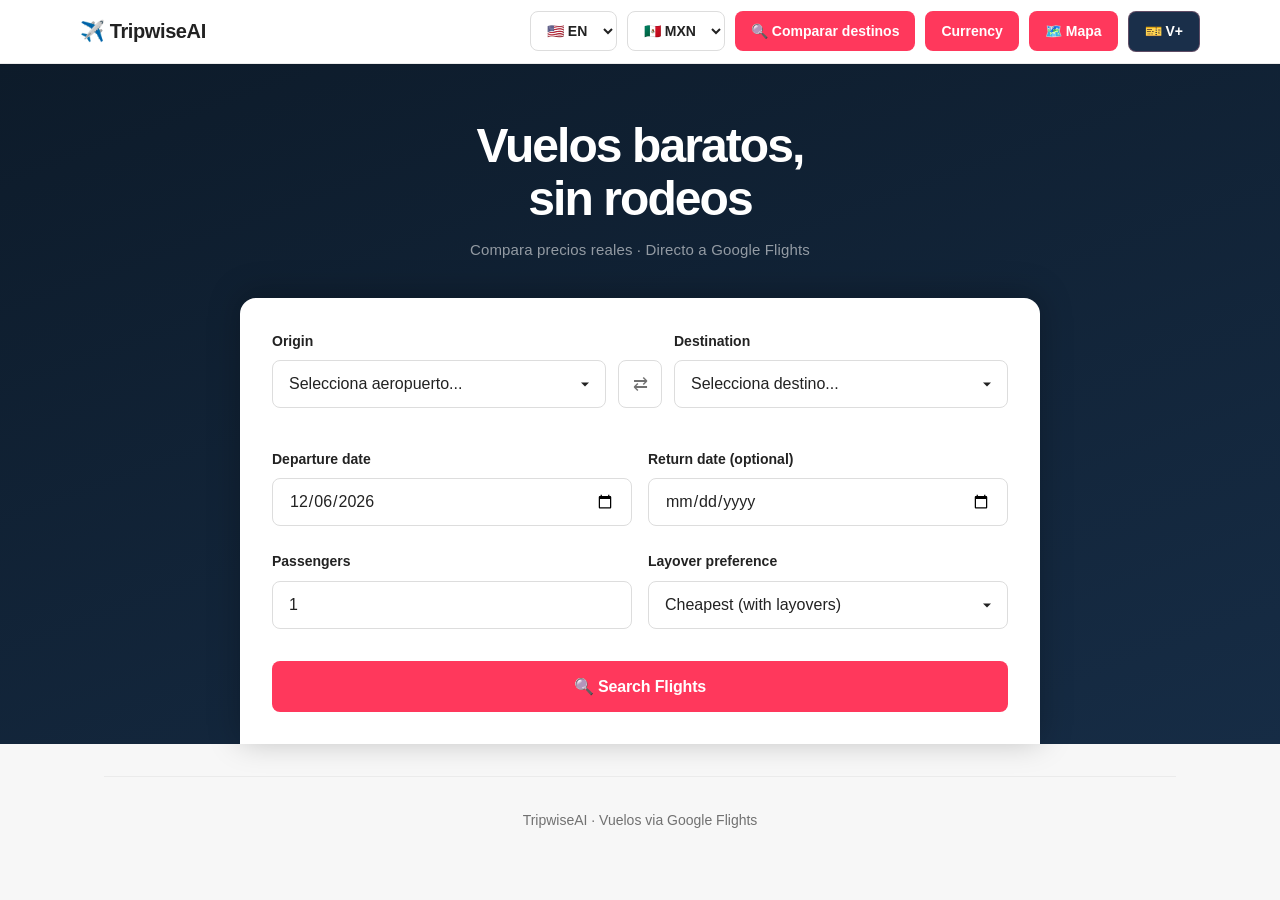
==== commit 54d42bdb: "Add French, German, Chinese, and Japanese languages to i18n system Co-Authored-By: Claude Sonnet 4.6" ====
--- a/frontend/index.html
+++ b/frontend/index.html
@@ -22,6 +22,10 @@
                     <option value="es">🇪🇸 ES</option>
                     <option value="en">🇺🇸 EN</option>
                     <option value="pt">🇧🇷 PT</option>
+                    <option value="fr">🇫🇷 FR</option>
+                    <option value="de">🇩🇪 DE</option>
+                    <option value="zh">🇨🇳 ZH</option>
+                    <option value="ja">🇯🇵 JA</option>
                 </select>
                 <select id="currency-selector" class="currency-select">
                     <option value="USD">🇺🇸 USD</option>
@@ -279,7 +283,7 @@
                     </div>
 
                     <!-- Fechas -->
-                    <div class="form-row">
+                    <div class="form-row dates-row">
                         <div class="form-group">
                             <label data-i18n="flights.departureDate">Fecha de salida</label>
                             <input type="date" id="departure-date" class="input" required>
@@ -355,5 +359,6 @@
 
     <script src="js/i18n.js"></script>
     <script src="js/flights.js"></script>
+    <script src="js/nav.js"></script>
 </body>
 </html>
--- a/frontend/css/styles.css
+++ b/frontend/css/styles.css
@@ -928,6 +928,66 @@
     font-size: 0.75rem;
 }
 
+/* ─── Mobile Bottom Navigation ───────────────────────── */
+
+.mobile-bottom-nav {
+    display: none;
+}
+
+@media (max-width: 768px) {
+    .mobile-bottom-nav {
+        display: flex;
+        position: fixed;
+        bottom: 0;
+        left: 0;
+        right: 0;
+        z-index: 200;
+        background: white;
+        border-top: 1px solid var(--border-light);
+        box-shadow: 0 -2px 12px rgba(0, 0, 0, 0.08);
+        height: 60px;
+        padding-bottom: env(safe-area-inset-bottom, 0px);
+    }
+
+    .mbn-item {
+        flex: 1;
+        display: flex;
+        flex-direction: column;
+        align-items: center;
+        justify-content: center;
+        gap: 2px;
+        text-decoration: none;
+        color: var(--text-light);
+        font-size: 0.625rem;
+        font-weight: 600;
+        padding: 6px 4px;
+        transition: color 0.15s ease;
+        -webkit-tap-highlight-color: transparent;
+    }
+
+    .mbn-item:active {
+        background: var(--bg-secondary);
+    }
+
+    .mbn-active {
+        color: var(--primary-color);
+    }
+
+    .mbn-emoji {
+        font-size: 1.25rem;
+        line-height: 1;
+    }
+
+    .mbn-label {
+        line-height: 1;
+        white-space: nowrap;
+    }
+
+    body {
+        padding-bottom: calc(60px + env(safe-area-inset-bottom, 0px));
+    }
+}
+
 /* ─── Mobile ─────────────────────────────────────────── */
 
 @media (max-width: 768px) {
@@ -952,6 +1012,12 @@
         font-size: 1.125rem;
     }
 
+    /* Hide nav links — replaced by mobile bottom nav */
+    .header-right .nav-link,
+    .header-right .back-link {
+        display: none;
+    }
+
     .header-right {
         gap: 8px;
     }
@@ -959,14 +1025,8 @@
     .language-select,
     .currency-select {
         font-size: 0.8125rem;
-        padding: 6px 10px;
-        min-height: 36px;
-    }
-
-    .nav-link {
-        font-size: 0.8125rem;
-        padding: 6px 12px;
-        min-height: 36px;
+        padding: 6px 8px;
+        min-height: 44px;
     }
 
     .container {
@@ -1171,10 +1231,11 @@
     }
 }
 
-@media (max-width: 374px) {
+@media (max-width: 390px) {
     .hero h1 { font-size: 1.375rem; }
     .card { padding: 16px 12px; }
     .destinations-section { padding: 16px 12px; }
+    .label-optional { display: none; }
 }
 
 @media (min-width: 769px) and (max-width: 1024px) {
--- a/frontend/css/flights.css
+++ b/frontend/css/flights.css
@@ -610,7 +610,14 @@
     }
 }
 
-/* Responsive */
+/* ─── Date Row (side-by-side always) ────────────────── */
+
+.dates-row {
+    grid-template-columns: 1fr 1fr;
+}
+
+/* ─── Responsive ─────────────────────────────────────── */
+
 @media (max-width: 768px) {
     .hero-search {
         padding: 36px 0 0;
@@ -629,15 +636,47 @@
         border-radius: var(--radius-md) var(--radius-md) 0 0;
     }
 
+    /* Route row: keep 3-column grid, minmax(0) lets columns shrink */
     .route-row {
-        grid-template-columns: 1fr auto 1fr;
+        display: grid;
+        grid-template-columns: minmax(0, 1fr) 44px minmax(0, 1fr);
         gap: 8px;
     }
 
+    /* Swap button: circle, full 44px touch target */
     .swap-btn {
-        width: 36px;
-    }
-
+        width: 44px;
+        height: 44px;
+        border-radius: 50%;
+        padding: 0;
+        font-size: 1.125rem;
+        align-self: end;
+    }
+
+    /* Date row: 2 columns side by side */
+    .dates-row {
+        grid-template-columns: 1fr 1fr;
+        gap: 8px;
+    }
+
+    .dates-row label {
+        font-size: 0.75rem;
+    }
+
+    .dates-row input[type="date"].input {
+        font-size: 0.875rem;
+        padding: 12px 8px;
+        text-align: center;
+        background: var(--bg-secondary);
+        font-weight: 600;
+    }
+
+    .dates-row input[type="date"].input:focus {
+        background: white;
+    }
+}
+
+@media (max-width: 768px) {
     .flight-route {
         grid-template-columns: 1fr;
         gap: 12px;
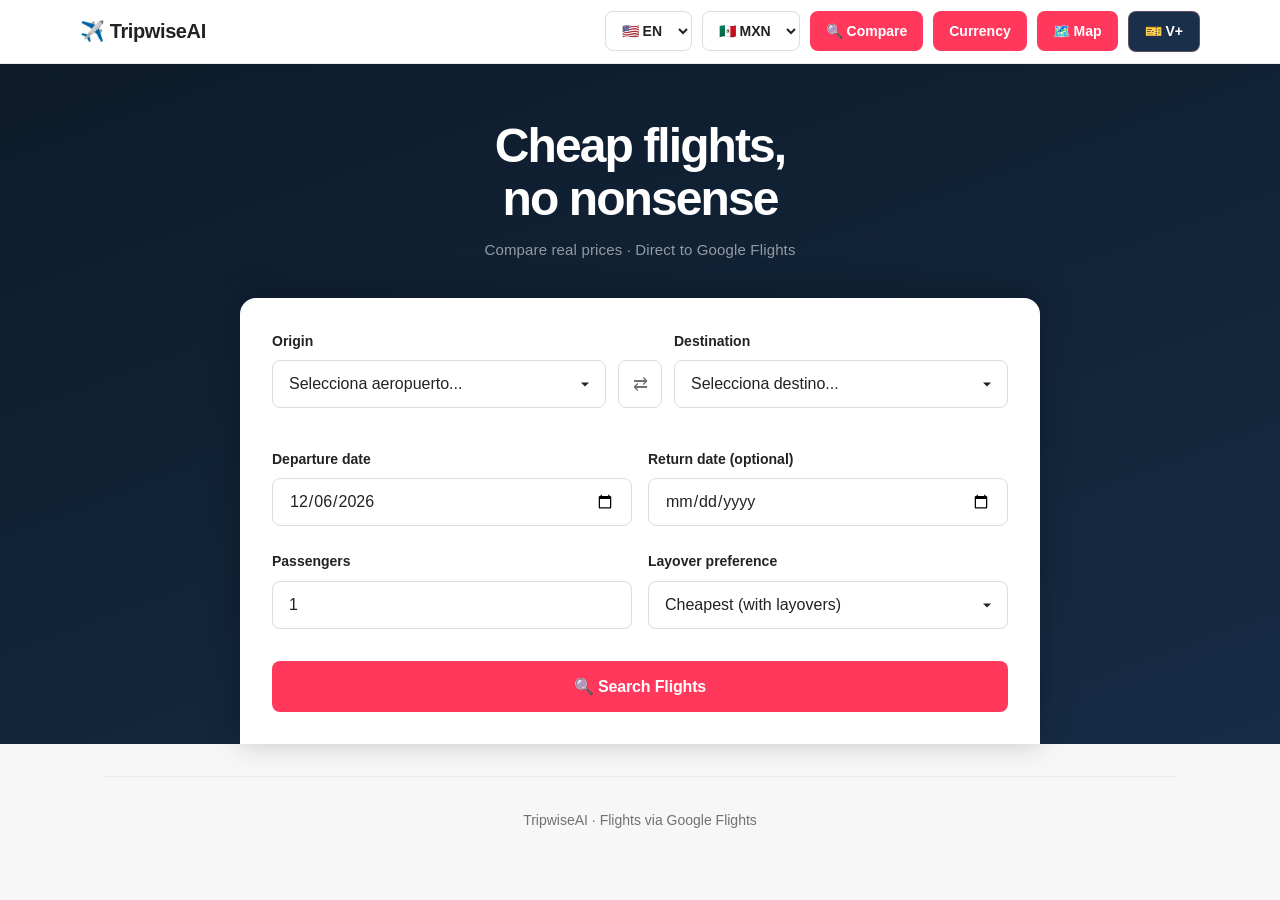
==== commit f22134de: "Merge branch 'develop'" ====
--- a/frontend/index.html
+++ b/frontend/index.html
@@ -32,10 +32,10 @@
                     <option value="MXN" selected>🇲🇽 MXN</option>
                     <option value="COP">🇨🇴 COP</option>
                 </select>
-                <a href="compare.html" class="nav-link">🔍 Comparar destinos</a>
+                <a href="compare.html" class="nav-link" data-i18n="nav.compare">🔍 Comparar</a>
                 <a href="currency-converter.html" class="nav-link" data-i18n="header.converter">💱 Divisas</a>
-                <a href="map.html" class="nav-link">🗺️ Mapa</a>
-                <a href="vplus.html" class="nav-link nav-link-vplus">🎫 V+</a>
+                <a href="map.html" class="nav-link" data-i18n="nav.map">🗺️ Mapa</a>
+                <a href="vplus.html" class="nav-link nav-link-vplus" data-i18n="nav.vplus">🎫 V+</a>
             </div>
         </div>
     </header>
@@ -44,8 +44,8 @@
     <div class="hero-search">
         <div class="hero-inner">
             <div class="hero-text">
-                <h1>Vuelos baratos,<br>sin rodeos</h1>
-                <p class="hero-subtitle">Compara precios reales · Directo a Google Flights</p>
+                <h1 data-i18n-html="page.flights.hero">Vuelos baratos,<br>sin rodeos</h1>
+                <p class="hero-subtitle" data-i18n="page.flights.subtitle">Compara precios reales · Directo a Google Flights</p>
             </div>
 
             <section class="search-panel">
@@ -353,7 +353,7 @@
         </main>
 
         <footer>
-            <p>TripwiseAI · Vuelos via Google Flights</p>
+            <p data-i18n="page.flights.footer">TripwiseAI · Vuelos via Google Flights</p>
         </footer>
     </div>
 
